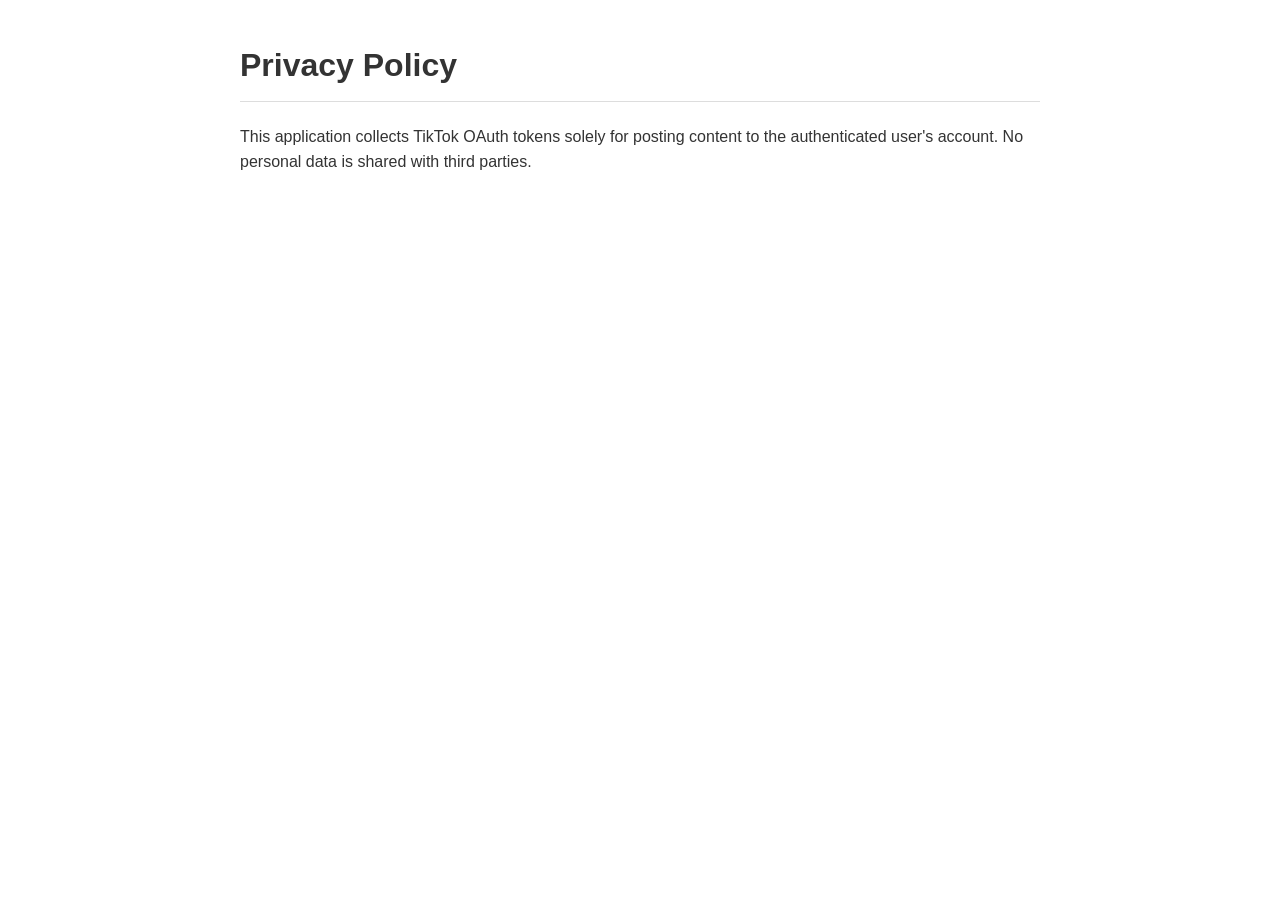
==== privacy-policy.html @ 9adb258e "Convert terms and policy markdown files to HTML pages Agent-Logs-Url: https://github.com/clivemchd/t" ====
<!DOCTYPE html>
<html lang="en">
<head>
  <meta charset="UTF-8" />
  <meta name="viewport" content="width=device-width, initial-scale=1.0" />
  <title>Privacy Policy</title>
  <link rel="stylesheet" href="styles.css" />
</head>
<body>
  <h1>Privacy Policy</h1>
  <p>This application collects TikTok OAuth tokens solely for posting content to the authenticated user's account. No personal data is shared with third parties.</p>
</body>
</html>
---- styles.css ----
body {
  font-family: Arial, sans-serif;
  max-width: 800px;
  margin: 40px auto;
  padding: 0 20px;
  color: #333;
  line-height: 1.6;
}
h1 {
  border-bottom: 1px solid #ddd;
  padding-bottom: 10px;
}
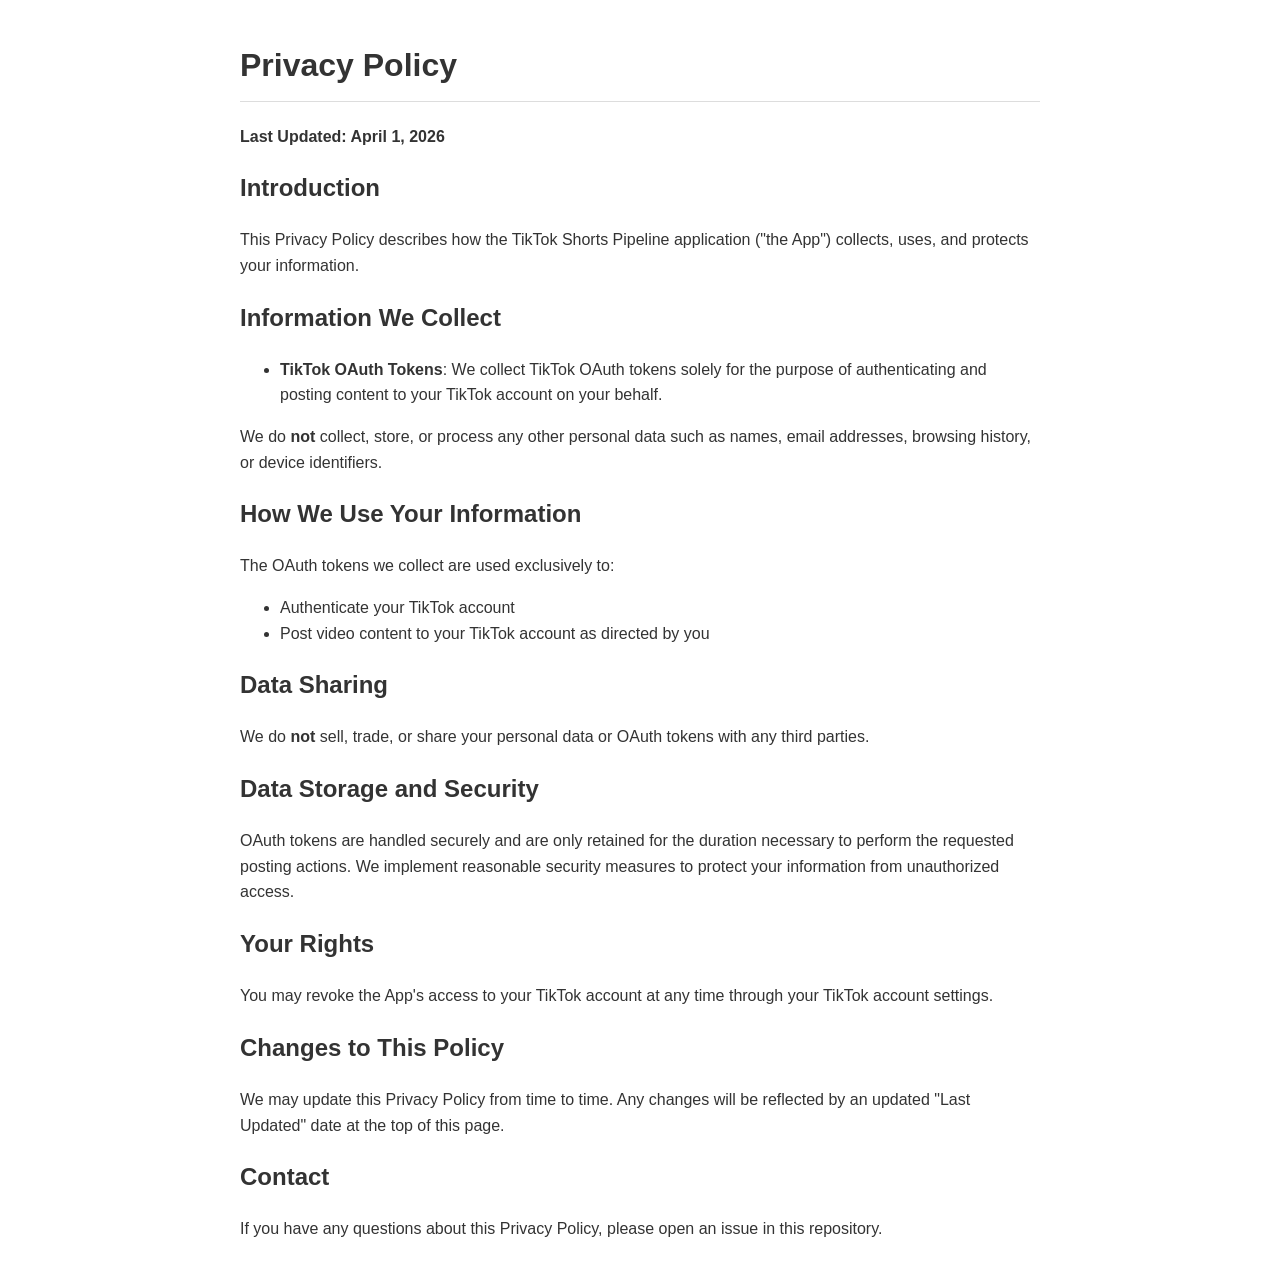
==== commit 02b2f3cd: "Update privacy policy and terms of service with comprehensive content Co-authored-by: clivemchd <204" ====
--- a/privacy-policy.html
+++ b/privacy-policy.html
@@ -8,6 +8,37 @@
 </head>
 <body>
   <h1>Privacy Policy</h1>
-  <p>This application collects TikTok OAuth tokens solely for posting content to the authenticated user's account. No personal data is shared with third parties.</p>
+  <p><strong>Last Updated: April 1, 2026</strong></p>
+
+  <h2>Introduction</h2>
+  <p>This Privacy Policy describes how the TikTok Shorts Pipeline application ("the App") collects, uses, and protects your information.</p>
+
+  <h2>Information We Collect</h2>
+  <ul>
+    <li><strong>TikTok OAuth Tokens</strong>: We collect TikTok OAuth tokens solely for the purpose of authenticating and posting content to your TikTok account on your behalf.</li>
+  </ul>
+  <p>We do <strong>not</strong> collect, store, or process any other personal data such as names, email addresses, browsing history, or device identifiers.</p>
+
+  <h2>How We Use Your Information</h2>
+  <p>The OAuth tokens we collect are used exclusively to:</p>
+  <ul>
+    <li>Authenticate your TikTok account</li>
+    <li>Post video content to your TikTok account as directed by you</li>
+  </ul>
+
+  <h2>Data Sharing</h2>
+  <p>We do <strong>not</strong> sell, trade, or share your personal data or OAuth tokens with any third parties.</p>
+
+  <h2>Data Storage and Security</h2>
+  <p>OAuth tokens are handled securely and are only retained for the duration necessary to perform the requested posting actions. We implement reasonable security measures to protect your information from unauthorized access.</p>
+
+  <h2>Your Rights</h2>
+  <p>You may revoke the App's access to your TikTok account at any time through your TikTok account settings.</p>
+
+  <h2>Changes to This Policy</h2>
+  <p>We may update this Privacy Policy from time to time. Any changes will be reflected by an updated "Last Updated" date at the top of this page.</p>
+
+  <h2>Contact</h2>
+  <p>If you have any questions about this Privacy Policy, please open an issue in this repository.</p>
 </body>
 </html>
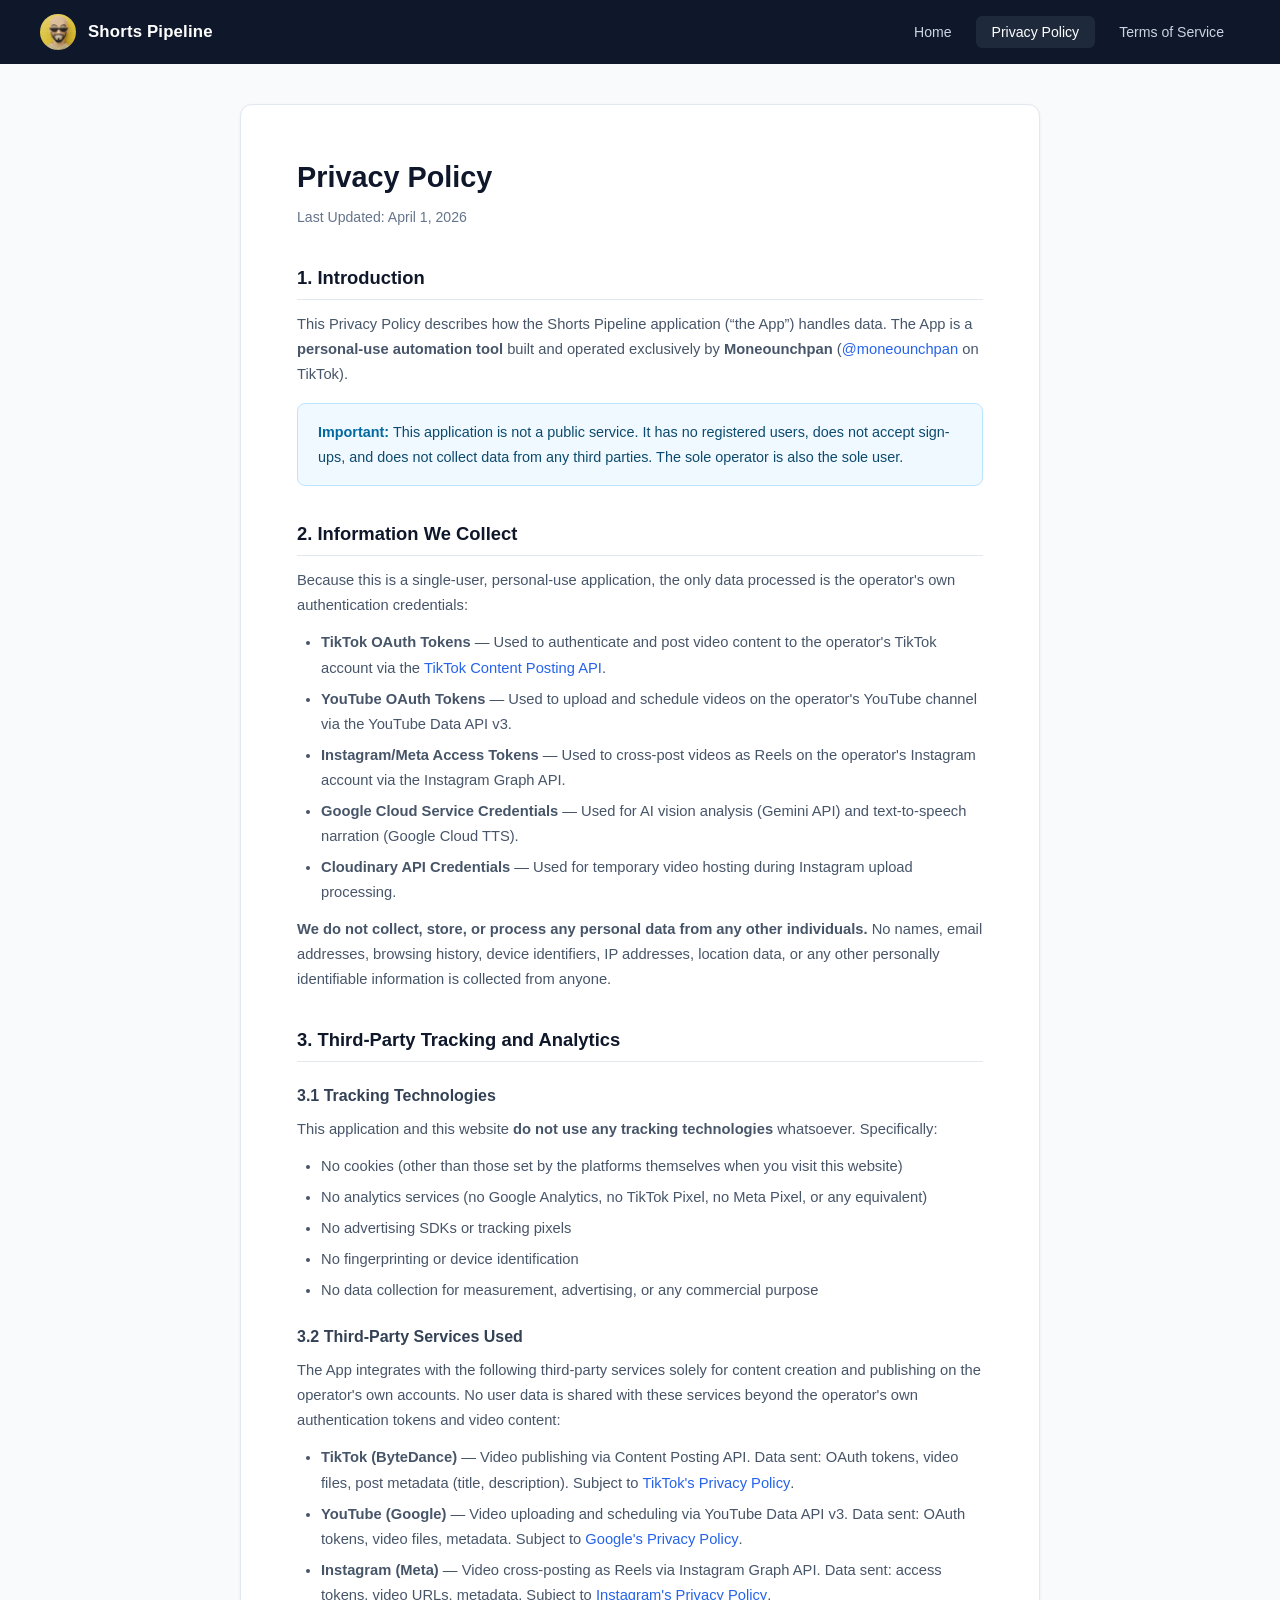
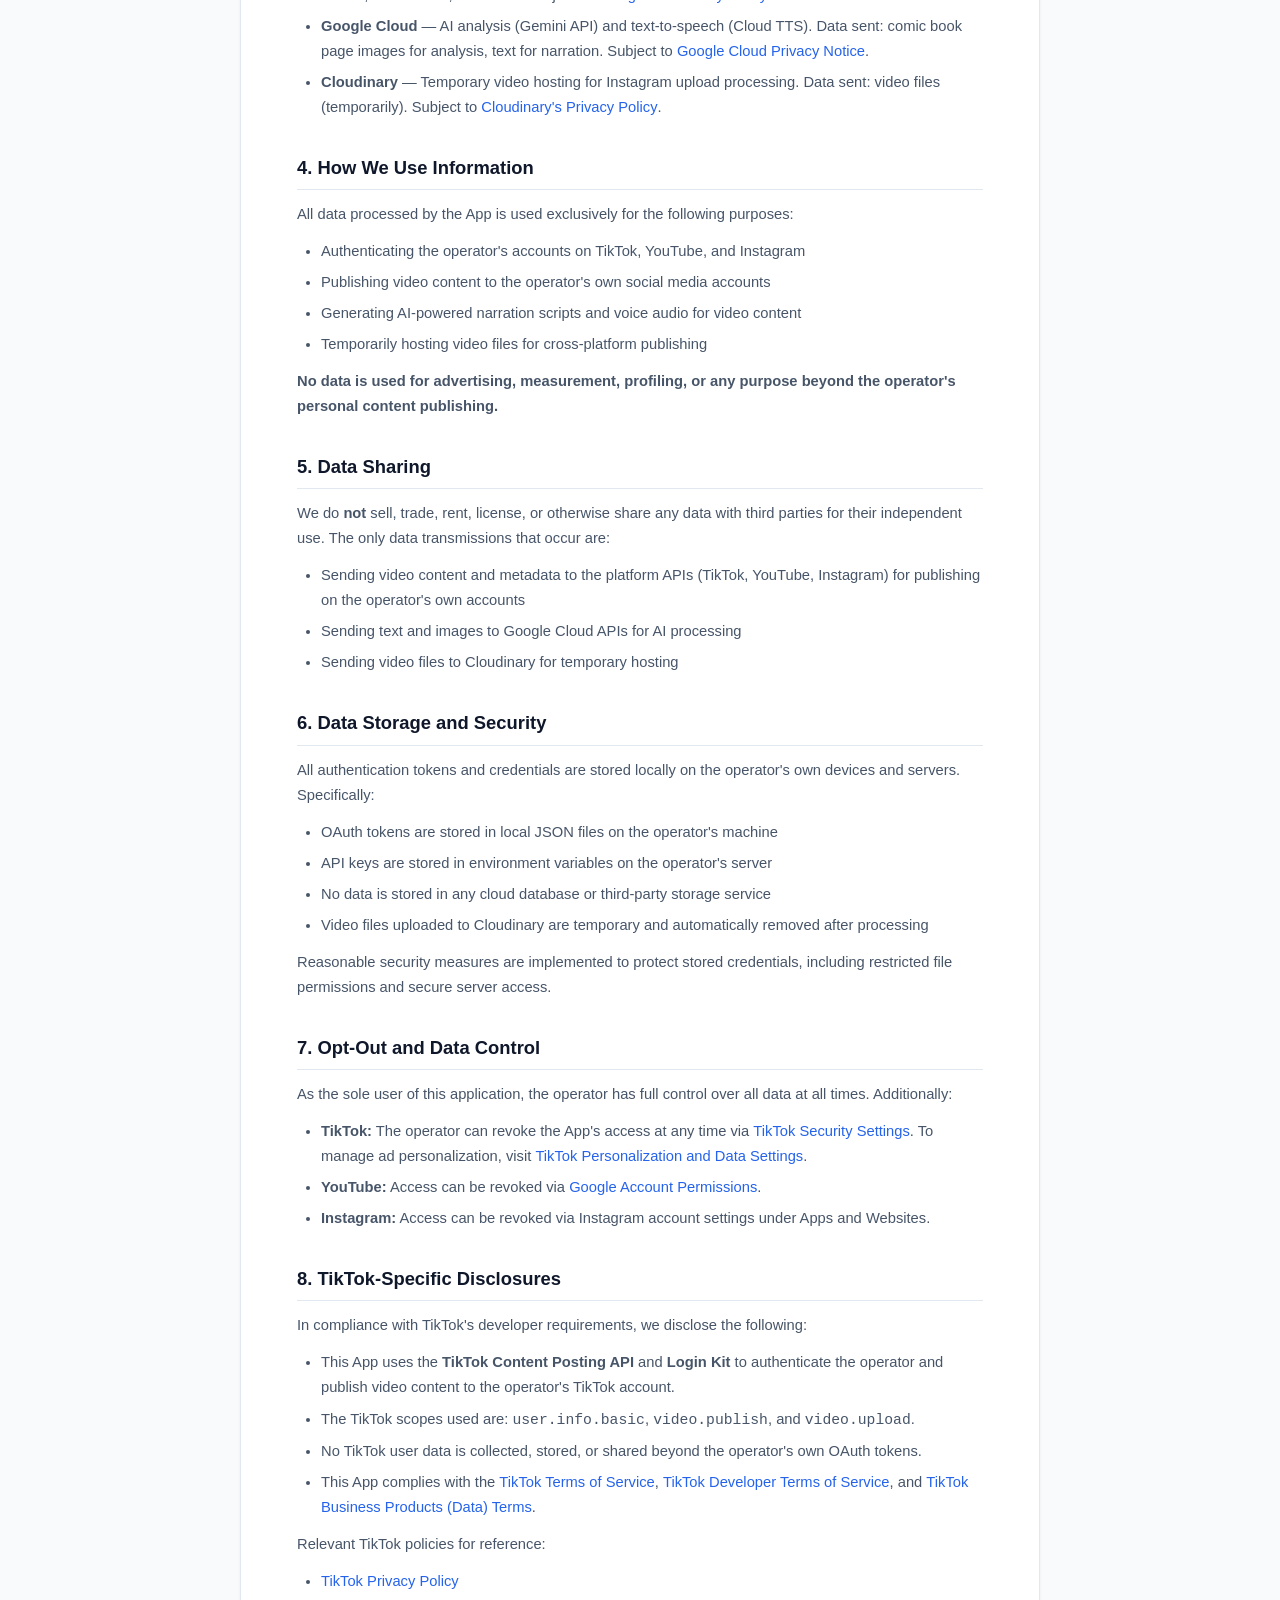
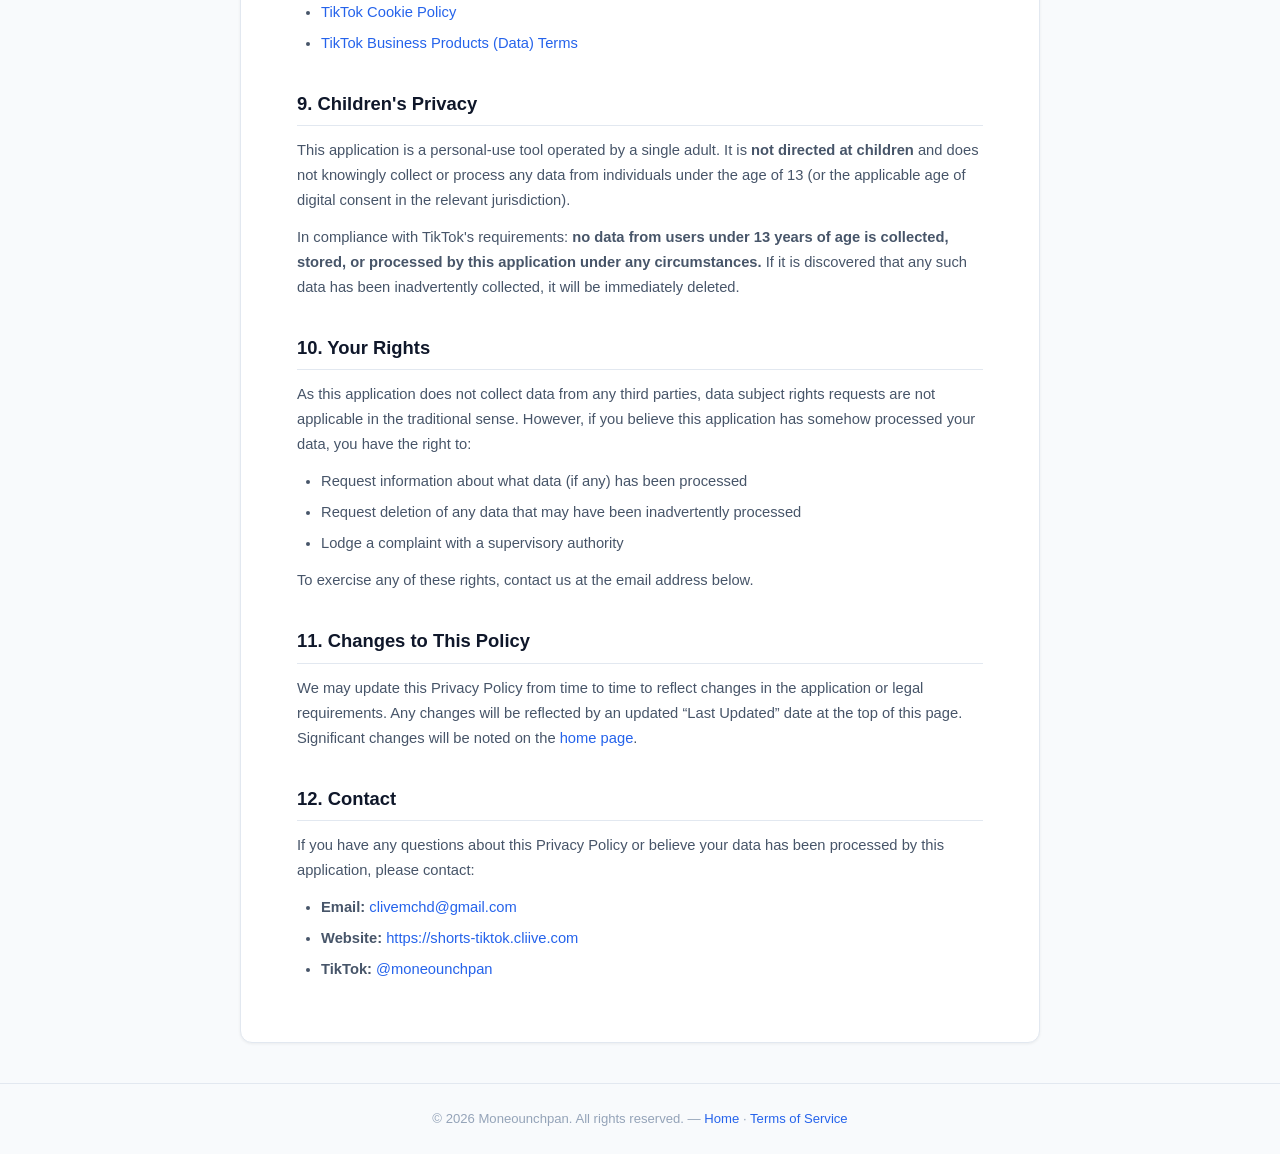
==== commit e783d57f: "Rewrite site for TikTok app review: professional landing page, compliant privacy policy & terms - Re" ====
--- a/privacy-policy.html
+++ b/privacy-policy.html
@@ -3,42 +3,162 @@
 <head>
   <meta charset="UTF-8" />
   <meta name="viewport" content="width=device-width, initial-scale=1.0" />
-  <title>Privacy Policy</title>
+  <title>Privacy Policy &mdash; Shorts Pipeline</title>
+  <meta name="description" content="Privacy Policy for the Shorts Pipeline application operated by Moneounchpan." />
+  <link rel="icon" type="image/png" href="favicon.png" />
+  <link rel="apple-touch-icon" href="apple-touch-icon.png" />
   <link rel="stylesheet" href="styles.css" />
 </head>
 <body>
-  <h1>Privacy Policy</h1>
-  <p><strong>Last Updated: April 1, 2026</strong></p>
 
-  <h2>Introduction</h2>
-  <p>This Privacy Policy describes how the TikTok Shorts Pipeline application ("the App") collects, uses, and protects your information.</p>
+  <!-- Navigation -->
+  <nav class="top-nav">
+    <a href="index.html" class="top-nav-brand">
+      <img src="favicon.png" alt="Shorts Pipeline" />
+      <span>Shorts Pipeline</span>
+    </a>
+    <ul class="top-nav-links">
+      <li><a href="index.html">Home</a></li>
+      <li><a href="privacy-policy.html" class="active">Privacy Policy</a></li>
+      <li><a href="terms-of-service.html">Terms of Service</a></li>
+    </ul>
+  </nav>
 
-  <h2>Information We Collect</h2>
-  <ul>
-    <li><strong>TikTok OAuth Tokens</strong>: We collect TikTok OAuth tokens solely for the purpose of authenticating and posting content to your TikTok account on your behalf.</li>
-  </ul>
-  <p>We do <strong>not</strong> collect, store, or process any other personal data such as names, email addresses, browsing history, or device identifiers.</p>
+  <!-- Legal Content -->
+  <article class="legal-page">
+    <h1>Privacy Policy</h1>
+    <span class="last-updated">Last Updated: April 1, 2026</span>
 
-  <h2>How We Use Your Information</h2>
-  <p>The OAuth tokens we collect are used exclusively to:</p>
-  <ul>
-    <li>Authenticate your TikTok account</li>
-    <li>Post video content to your TikTok account as directed by you</li>
-  </ul>
+    <!-- 1. Introduction -->
+    <h2>1. Introduction</h2>
+    <p>This Privacy Policy describes how the Shorts Pipeline application (&ldquo;the App&rdquo;) handles data. The App is a <strong>personal-use automation tool</strong> built and operated exclusively by <strong>Moneounchpan</strong> (<a href="https://www.tiktok.com/@moneounchpan" target="_blank" rel="noopener">@moneounchpan</a> on TikTok).</p>
+    <div class="highlight-box">
+      <strong>Important:</strong> This application is not a public service. It has no registered users, does not accept sign-ups, and does not collect data from any third parties. The sole operator is also the sole user.
+    </div>
 
-  <h2>Data Sharing</h2>
-  <p>We do <strong>not</strong> sell, trade, or share your personal data or OAuth tokens with any third parties.</p>
+    <!-- 2. Information We Collect -->
+    <h2>2. Information We Collect</h2>
+    <p>Because this is a single-user, personal-use application, the only data processed is the operator's own authentication credentials:</p>
+    <ul>
+      <li><strong>TikTok OAuth Tokens</strong> &mdash; Used to authenticate and post video content to the operator's TikTok account via the <a href="https://developers.tiktok.com/doc/content-posting-api-get-started" target="_blank" rel="noopener">TikTok Content Posting API</a>.</li>
+      <li><strong>YouTube OAuth Tokens</strong> &mdash; Used to upload and schedule videos on the operator's YouTube channel via the YouTube Data API v3.</li>
+      <li><strong>Instagram/Meta Access Tokens</strong> &mdash; Used to cross-post videos as Reels on the operator's Instagram account via the Instagram Graph API.</li>
+      <li><strong>Google Cloud Service Credentials</strong> &mdash; Used for AI vision analysis (Gemini API) and text-to-speech narration (Google Cloud TTS).</li>
+      <li><strong>Cloudinary API Credentials</strong> &mdash; Used for temporary video hosting during Instagram upload processing.</li>
+    </ul>
+    <p><strong>We do not collect, store, or process any personal data from any other individuals.</strong> No names, email addresses, browsing history, device identifiers, IP addresses, location data, or any other personally identifiable information is collected from anyone.</p>
 
-  <h2>Data Storage and Security</h2>
-  <p>OAuth tokens are handled securely and are only retained for the duration necessary to perform the requested posting actions. We implement reasonable security measures to protect your information from unauthorized access.</p>
+    <!-- 3. Third-Party Tracking & Analytics -->
+    <h2>3. Third-Party Tracking and Analytics</h2>
+    <h3>3.1 Tracking Technologies</h3>
+    <p>This application and this website <strong>do not use any tracking technologies</strong> whatsoever. Specifically:</p>
+    <ul>
+      <li>No cookies (other than those set by the platforms themselves when you visit this website)</li>
+      <li>No analytics services (no Google Analytics, no TikTok Pixel, no Meta Pixel, or any equivalent)</li>
+      <li>No advertising SDKs or tracking pixels</li>
+      <li>No fingerprinting or device identification</li>
+      <li>No data collection for measurement, advertising, or any commercial purpose</li>
+    </ul>
 
-  <h2>Your Rights</h2>
-  <p>You may revoke the App's access to your TikTok account at any time through your TikTok account settings.</p>
+    <h3>3.2 Third-Party Services Used</h3>
+    <p>The App integrates with the following third-party services solely for content creation and publishing on the operator's own accounts. No user data is shared with these services beyond the operator's own authentication tokens and video content:</p>
+    <ul>
+      <li><strong>TikTok (ByteDance)</strong> &mdash; Video publishing via Content Posting API. Data sent: OAuth tokens, video files, post metadata (title, description). Subject to <a href="https://www.tiktok.com/legal/page/global/privacy-policy/en" target="_blank" rel="noopener">TikTok's Privacy Policy</a>.</li>
+      <li><strong>YouTube (Google)</strong> &mdash; Video uploading and scheduling via YouTube Data API v3. Data sent: OAuth tokens, video files, metadata. Subject to <a href="https://policies.google.com/privacy" target="_blank" rel="noopener">Google's Privacy Policy</a>.</li>
+      <li><strong>Instagram (Meta)</strong> &mdash; Video cross-posting as Reels via Instagram Graph API. Data sent: access tokens, video URLs, metadata. Subject to <a href="https://privacycenter.instagram.com/policy" target="_blank" rel="noopener">Instagram's Privacy Policy</a>.</li>
+      <li><strong>Google Cloud</strong> &mdash; AI analysis (Gemini API) and text-to-speech (Cloud TTS). Data sent: comic book page images for analysis, text for narration. Subject to <a href="https://cloud.google.com/terms/cloud-privacy-notice" target="_blank" rel="noopener">Google Cloud Privacy Notice</a>.</li>
+      <li><strong>Cloudinary</strong> &mdash; Temporary video hosting for Instagram upload processing. Data sent: video files (temporarily). Subject to <a href="https://cloudinary.com/privacy" target="_blank" rel="noopener">Cloudinary's Privacy Policy</a>.</li>
+    </ul>
 
-  <h2>Changes to This Policy</h2>
-  <p>We may update this Privacy Policy from time to time. Any changes will be reflected by an updated "Last Updated" date at the top of this page.</p>
+    <!-- 4. How We Use Information -->
+    <h2>4. How We Use Information</h2>
+    <p>All data processed by the App is used exclusively for the following purposes:</p>
+    <ul>
+      <li>Authenticating the operator's accounts on TikTok, YouTube, and Instagram</li>
+      <li>Publishing video content to the operator's own social media accounts</li>
+      <li>Generating AI-powered narration scripts and voice audio for video content</li>
+      <li>Temporarily hosting video files for cross-platform publishing</li>
+    </ul>
+    <p><strong>No data is used for advertising, measurement, profiling, or any purpose beyond the operator's personal content publishing.</strong></p>
 
-  <h2>Contact</h2>
-  <p>If you have any questions about this Privacy Policy, please open an issue in this repository.</p>
+    <!-- 5. Data Sharing -->
+    <h2>5. Data Sharing</h2>
+    <p>We do <strong>not</strong> sell, trade, rent, license, or otherwise share any data with third parties for their independent use. The only data transmissions that occur are:</p>
+    <ul>
+      <li>Sending video content and metadata to the platform APIs (TikTok, YouTube, Instagram) for publishing on the operator's own accounts</li>
+      <li>Sending text and images to Google Cloud APIs for AI processing</li>
+      <li>Sending video files to Cloudinary for temporary hosting</li>
+    </ul>
+
+    <!-- 6. Data Storage & Security -->
+    <h2>6. Data Storage and Security</h2>
+    <p>All authentication tokens and credentials are stored locally on the operator's own devices and servers. Specifically:</p>
+    <ul>
+      <li>OAuth tokens are stored in local JSON files on the operator's machine</li>
+      <li>API keys are stored in environment variables on the operator's server</li>
+      <li>No data is stored in any cloud database or third-party storage service</li>
+      <li>Video files uploaded to Cloudinary are temporary and automatically removed after processing</li>
+    </ul>
+    <p>Reasonable security measures are implemented to protect stored credentials, including restricted file permissions and secure server access.</p>
+
+    <!-- 7. Opt-Out & Data Control -->
+    <h2>7. Opt-Out and Data Control</h2>
+    <p>As the sole user of this application, the operator has full control over all data at all times. Additionally:</p>
+    <ul>
+      <li><strong>TikTok:</strong> The operator can revoke the App's access at any time via <a href="https://www.tiktok.com/setting/security" target="_blank" rel="noopener">TikTok Security Settings</a>. To manage ad personalization, visit <a href="https://www.tiktok.com/setting/personalization-and-data" target="_blank" rel="noopener">TikTok Personalization and Data Settings</a>.</li>
+      <li><strong>YouTube:</strong> Access can be revoked via <a href="https://myaccount.google.com/permissions" target="_blank" rel="noopener">Google Account Permissions</a>.</li>
+      <li><strong>Instagram:</strong> Access can be revoked via Instagram account settings under Apps and Websites.</li>
+    </ul>
+
+    <!-- 8. TikTok-Specific Disclosures -->
+    <h2>8. TikTok-Specific Disclosures</h2>
+    <p>In compliance with TikTok's developer requirements, we disclose the following:</p>
+    <ul>
+      <li>This App uses the <strong>TikTok Content Posting API</strong> and <strong>Login Kit</strong> to authenticate the operator and publish video content to the operator's TikTok account.</li>
+      <li>The TikTok scopes used are: <code>user.info.basic</code>, <code>video.publish</code>, and <code>video.upload</code>.</li>
+      <li>No TikTok user data is collected, stored, or shared beyond the operator's own OAuth tokens.</li>
+      <li>This App complies with the <a href="https://www.tiktok.com/legal/page/global/terms-of-service/en" target="_blank" rel="noopener">TikTok Terms of Service</a>, <a href="https://developers.tiktok.com/doc/getting-started-terms-of-service/" target="_blank" rel="noopener">TikTok Developer Terms of Service</a>, and <a href="https://www.tiktok.com/legal/page/global/business-products-data-terms/en" target="_blank" rel="noopener">TikTok Business Products (Data) Terms</a>.</li>
+    </ul>
+    <p>Relevant TikTok policies for reference:</p>
+    <ul>
+      <li><a href="https://www.tiktok.com/legal/page/global/privacy-policy/en" target="_blank" rel="noopener">TikTok Privacy Policy</a></li>
+      <li><a href="https://www.tiktok.com/legal/page/global/cookie-policy/en" target="_blank" rel="noopener">TikTok Cookie Policy</a></li>
+      <li><a href="https://www.tiktok.com/legal/page/global/business-products-data-terms/en" target="_blank" rel="noopener">TikTok Business Products (Data) Terms</a></li>
+    </ul>
+
+    <!-- 9. Children's Privacy -->
+    <h2>9. Children's Privacy</h2>
+    <p>This application is a personal-use tool operated by a single adult. It is <strong>not directed at children</strong> and does not knowingly collect or process any data from individuals under the age of 13 (or the applicable age of digital consent in the relevant jurisdiction).</p>
+    <p>In compliance with TikTok's requirements: <strong>no data from users under 13 years of age is collected, stored, or processed by this application under any circumstances.</strong> If it is discovered that any such data has been inadvertently collected, it will be immediately deleted.</p>
+
+    <!-- 10. Your Rights -->
+    <h2>10. Your Rights</h2>
+    <p>As this application does not collect data from any third parties, data subject rights requests are not applicable in the traditional sense. However, if you believe this application has somehow processed your data, you have the right to:</p>
+    <ul>
+      <li>Request information about what data (if any) has been processed</li>
+      <li>Request deletion of any data that may have been inadvertently processed</li>
+      <li>Lodge a complaint with a supervisory authority</li>
+    </ul>
+    <p>To exercise any of these rights, contact us at the email address below.</p>
+
+    <!-- 11. Changes to This Policy -->
+    <h2>11. Changes to This Policy</h2>
+    <p>We may update this Privacy Policy from time to time to reflect changes in the application or legal requirements. Any changes will be reflected by an updated &ldquo;Last Updated&rdquo; date at the top of this page. Significant changes will be noted on the <a href="index.html">home page</a>.</p>
+
+    <!-- 12. Contact -->
+    <h2>12. Contact</h2>
+    <p>If you have any questions about this Privacy Policy or believe your data has been processed by this application, please contact:</p>
+    <ul>
+      <li><strong>Email:</strong> <a href="mailto:clivemchd@gmail.com">clivemchd@gmail.com</a></li>
+      <li><strong>Website:</strong> <a href="https://shorts-tiktok.cliive.com">https://shorts-tiktok.cliive.com</a></li>
+      <li><strong>TikTok:</strong> <a href="https://www.tiktok.com/@moneounchpan" target="_blank" rel="noopener">@moneounchpan</a></li>
+    </ul>
+  </article>
+
+  <!-- Footer -->
+  <footer class="footer">
+    &copy; 2026 Moneounchpan. All rights reserved. &mdash; <a href="index.html">Home</a> &middot; <a href="terms-of-service.html">Terms of Service</a>
+  </footer>
+
 </body>
 </html>
--- a/styles.css
+++ b/styles.css
@@ -1,12 +1,453 @@
+/* === Reset & Base === */
+*,
+*::before,
+*::after {
+  box-sizing: border-box;
+  margin: 0;
+  padding: 0;
+}
+
 body {
-  font-family: Arial, sans-serif;
+  font-family: -apple-system, BlinkMacSystemFont, "Segoe UI", Roboto, Helvetica, Arial, sans-serif;
+  color: #1e293b;
+  background: #f8fafc;
+  line-height: 1.7;
+}
+
+a {
+  color: #2563eb;
+  text-decoration: none;
+}
+
+a:hover {
+  text-decoration: underline;
+}
+
+/* === Top Navigation === */
+.top-nav {
+  background: #0f172a;
+  padding: 0 40px;
+  display: flex;
+  align-items: center;
+  justify-content: space-between;
+  height: 64px;
+  position: sticky;
+  top: 0;
+  z-index: 100;
+}
+
+.top-nav-brand {
+  display: flex;
+  align-items: center;
+  gap: 12px;
+  text-decoration: none;
+  color: #fff;
+}
+
+.top-nav-brand:hover {
+  text-decoration: none;
+}
+
+.top-nav-brand img {
+  width: 36px;
+  height: 36px;
+  border-radius: 50%;
+}
+
+.top-nav-brand span {
+  font-size: 1.05rem;
+  font-weight: 700;
+  letter-spacing: 0.01em;
+}
+
+.top-nav-links {
+  display: flex;
+  align-items: center;
+  gap: 8px;
+  list-style: none;
+}
+
+.top-nav-links a {
+  color: #cbd5e1;
+  padding: 8px 16px;
+  border-radius: 6px;
+  font-size: 0.88rem;
+  font-weight: 500;
+  transition: background 0.15s, color 0.15s;
+  text-decoration: none;
+}
+
+.top-nav-links a:hover,
+.top-nav-links a.active {
+  background: #1e293b;
+  color: #fff;
+  text-decoration: none;
+}
+
+/* === Hero Section === */
+.hero {
+  background: linear-gradient(135deg, #0f172a 0%, #1e3a5f 60%, #0ea5e9 100%);
+  color: #f8fafc;
+  padding: 80px 40px;
+  text-align: center;
+}
+
+.hero h1 {
+  font-size: 2.4rem;
+  font-weight: 800;
+  margin-bottom: 16px;
+  color: #fff;
+}
+
+.hero .subtitle {
+  font-size: 1.15rem;
+  color: #94a3b8;
+  max-width: 640px;
+  margin: 0 auto 12px;
+}
+
+.hero .badge {
+  display: inline-block;
+  background: rgba(255, 255, 255, 0.12);
+  border: 1px solid rgba(255, 255, 255, 0.2);
+  color: #e2e8f0;
+  padding: 6px 18px;
+  border-radius: 999px;
+  font-size: 0.82rem;
+  font-weight: 600;
+  letter-spacing: 0.04em;
+  text-transform: uppercase;
+  margin-top: 20px;
+}
+
+/* === Container === */
+.container {
+  max-width: 960px;
+  margin: 0 auto;
+  padding: 48px 40px;
+}
+
+/* === Section === */
+.section {
+  margin-bottom: 48px;
+}
+
+.section h2 {
+  font-size: 1.4rem;
+  font-weight: 700;
+  color: #0f172a;
+  margin-bottom: 16px;
+  padding-bottom: 8px;
+  border-bottom: 2px solid #e2e8f0;
+}
+
+.section p,
+.section li {
+  color: #475569;
+  font-size: 0.93rem;
+}
+
+.section ul,
+.section ol {
+  padding-left: 24px;
+  margin-top: 8px;
+}
+
+.section li {
+  margin-bottom: 6px;
+}
+
+/* === Feature Grid === */
+.feature-grid {
+  display: grid;
+  grid-template-columns: repeat(auto-fit, minmax(260px, 1fr));
+  gap: 24px;
+  margin-top: 24px;
+}
+
+.feature-card {
+  background: #fff;
+  border-radius: 12px;
+  padding: 28px;
+  box-shadow: 0 1px 3px rgba(0, 0, 0, 0.06), 0 1px 2px rgba(0, 0, 0, 0.04);
+  border: 1px solid #e2e8f0;
+}
+
+.feature-card .icon {
+  font-size: 1.8rem;
+  margin-bottom: 12px;
+  display: block;
+}
+
+.feature-card h3 {
+  font-size: 1.05rem;
+  font-weight: 700;
+  color: #0f172a;
+  margin-bottom: 8px;
+}
+
+.feature-card p {
+  color: #64748b;
+  font-size: 0.88rem;
+  line-height: 1.6;
+}
+
+/* === Steps === */
+.steps {
+  display: grid;
+  grid-template-columns: repeat(auto-fit, minmax(200px, 1fr));
+  gap: 24px;
+  margin-top: 24px;
+  counter-reset: step;
+}
+
+.step {
+  background: #fff;
+  border-radius: 12px;
+  padding: 24px;
+  border: 1px solid #e2e8f0;
+  position: relative;
+  counter-increment: step;
+}
+
+.step::before {
+  content: counter(step);
+  display: flex;
+  align-items: center;
+  justify-content: center;
+  width: 32px;
+  height: 32px;
+  background: #0f172a;
+  color: #fff;
+  border-radius: 50%;
+  font-size: 0.85rem;
+  font-weight: 700;
+  margin-bottom: 12px;
+}
+
+.step h4 {
+  font-size: 0.95rem;
+  font-weight: 700;
+  color: #0f172a;
+  margin-bottom: 6px;
+}
+
+.step p {
+  color: #64748b;
+  font-size: 0.85rem;
+  line-height: 1.5;
+}
+
+/* === Doc Links (used on landing page) === */
+.doc-links {
+  display: flex;
+  gap: 20px;
+  flex-wrap: wrap;
+  margin-top: 16px;
+}
+
+.doc-link {
+  display: flex;
+  align-items: center;
+  gap: 14px;
+  text-decoration: none;
+  color: inherit;
+  padding: 20px 24px;
+  border: 1px solid #e2e8f0;
+  border-radius: 12px;
+  flex: 1;
+  min-width: 240px;
+  background: #fff;
+  transition: border-color 0.15s, box-shadow 0.15s;
+}
+
+.doc-link:hover {
+  border-color: #94a3b8;
+  box-shadow: 0 4px 12px rgba(0, 0, 0, 0.08);
+  text-decoration: none;
+}
+
+.doc-link .doc-icon {
+  font-size: 1.6rem;
+  flex-shrink: 0;
+}
+
+.doc-link strong {
+  display: block;
+  font-size: 0.95rem;
+  color: #0f172a;
+  margin-bottom: 2px;
+}
+
+.doc-link p {
+  font-size: 0.82rem;
+  color: #64748b;
+  margin: 0;
+}
+
+/* === Contact Bar === */
+.contact-bar {
+  background: #0f172a;
+  color: #94a3b8;
+  text-align: center;
+  padding: 32px 40px;
+  font-size: 0.88rem;
+}
+
+.contact-bar a {
+  color: #38bdf8;
+}
+
+.contact-bar .contact-email {
+  font-size: 1rem;
+  color: #e2e8f0;
+  font-weight: 600;
+  display: block;
+  margin-bottom: 8px;
+}
+
+/* === Legal Page Layout === */
+.legal-page {
+  background: #fff;
   max-width: 800px;
   margin: 40px auto;
-  padding: 0 20px;
-  color: #333;
-  line-height: 1.6;
-}
-h1 {
-  border-bottom: 1px solid #ddd;
-  padding-bottom: 10px;
-}
+  padding: 48px 56px;
+  border-radius: 12px;
+  box-shadow: 0 1px 3px rgba(0, 0, 0, 0.06);
+  border: 1px solid #e2e8f0;
+}
+
+.legal-page h1 {
+  font-size: 1.8rem;
+  font-weight: 800;
+  color: #0f172a;
+  margin-bottom: 4px;
+}
+
+.legal-page .last-updated {
+  color: #64748b;
+  font-size: 0.88rem;
+  margin-bottom: 32px;
+  display: block;
+}
+
+.legal-page h2 {
+  font-size: 1.15rem;
+  font-weight: 700;
+  color: #0f172a;
+  margin-top: 32px;
+  margin-bottom: 12px;
+  padding-bottom: 6px;
+  border-bottom: 1px solid #e2e8f0;
+}
+
+.legal-page h3 {
+  font-size: 1rem;
+  font-weight: 600;
+  color: #334155;
+  margin-top: 20px;
+  margin-bottom: 8px;
+}
+
+.legal-page p {
+  color: #475569;
+  font-size: 0.92rem;
+  margin-bottom: 12px;
+}
+
+.legal-page ul,
+.legal-page ol {
+  padding-left: 24px;
+  margin-bottom: 12px;
+}
+
+.legal-page li {
+  color: #475569;
+  font-size: 0.92rem;
+  margin-bottom: 6px;
+}
+
+.legal-page a {
+  color: #2563eb;
+  font-weight: 500;
+}
+
+.legal-page .highlight-box {
+  background: #f0f9ff;
+  border: 1px solid #bae6fd;
+  border-radius: 8px;
+  padding: 16px 20px;
+  margin: 16px 0;
+  font-size: 0.9rem;
+  color: #0c4a6e;
+}
+
+.legal-page .highlight-box strong {
+  color: #0369a1;
+}
+
+/* === Footer === */
+.footer {
+  text-align: center;
+  padding: 24px 40px;
+  color: #94a3b8;
+  font-size: 0.82rem;
+  border-top: 1px solid #e2e8f0;
+  margin-top: 40px;
+}
+
+/* === Responsive === */
+@media (max-width: 768px) {
+  .top-nav {
+    padding: 0 16px;
+    height: 56px;
+  }
+
+  .top-nav-links a {
+    padding: 6px 10px;
+    font-size: 0.82rem;
+  }
+
+  .hero {
+    padding: 48px 20px;
+  }
+
+  .hero h1 {
+    font-size: 1.8rem;
+  }
+
+  .container {
+    padding: 32px 20px;
+  }
+
+  .legal-page {
+    margin: 20px 16px;
+    padding: 32px 24px;
+  }
+
+  .doc-links {
+    flex-direction: column;
+  }
+
+  .steps {
+    grid-template-columns: 1fr;
+  }
+
+  .feature-grid {
+    grid-template-columns: 1fr;
+  }
+}
+
+@media (max-width: 480px) {
+  .top-nav {
+    flex-direction: column;
+    height: auto;
+    padding: 12px 16px;
+    gap: 8px;
+  }
+
+  .top-nav-links {
+    flex-wrap: wrap;
+    justify-content: center;
+  }
+}
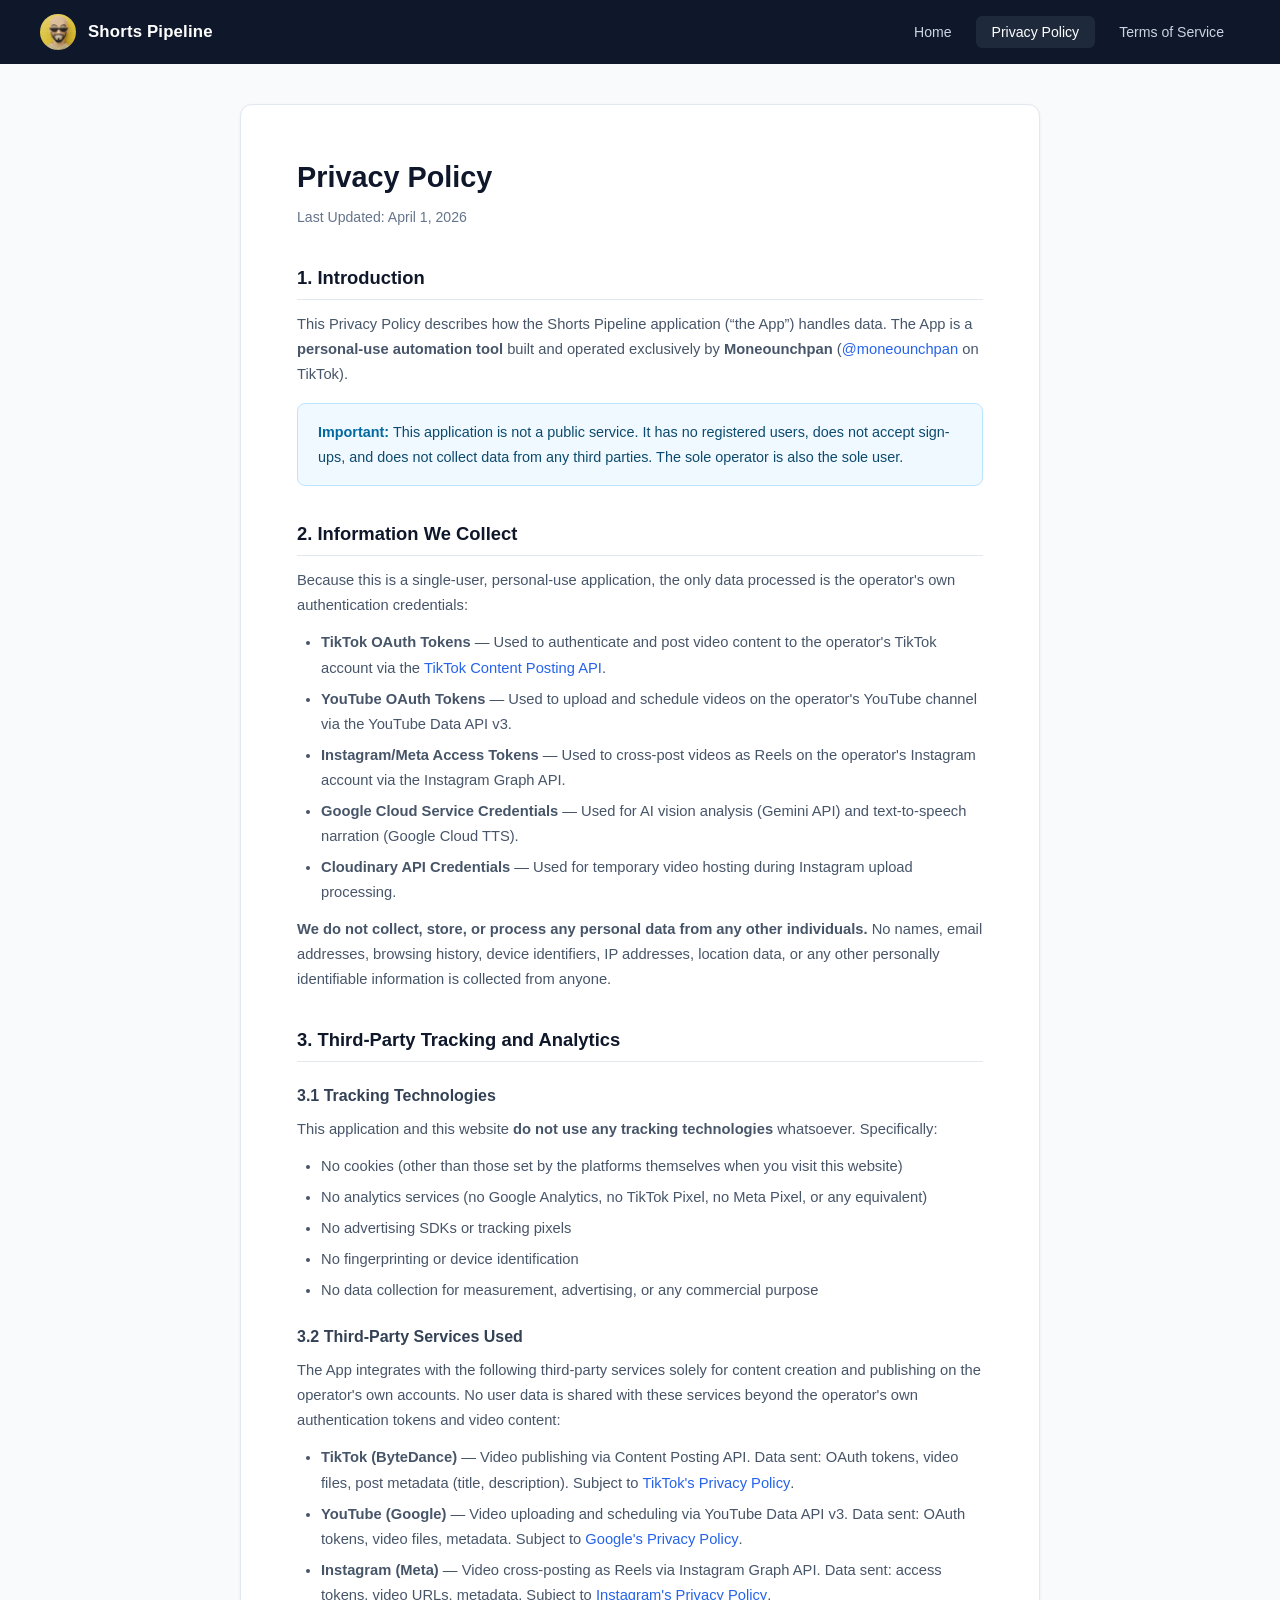
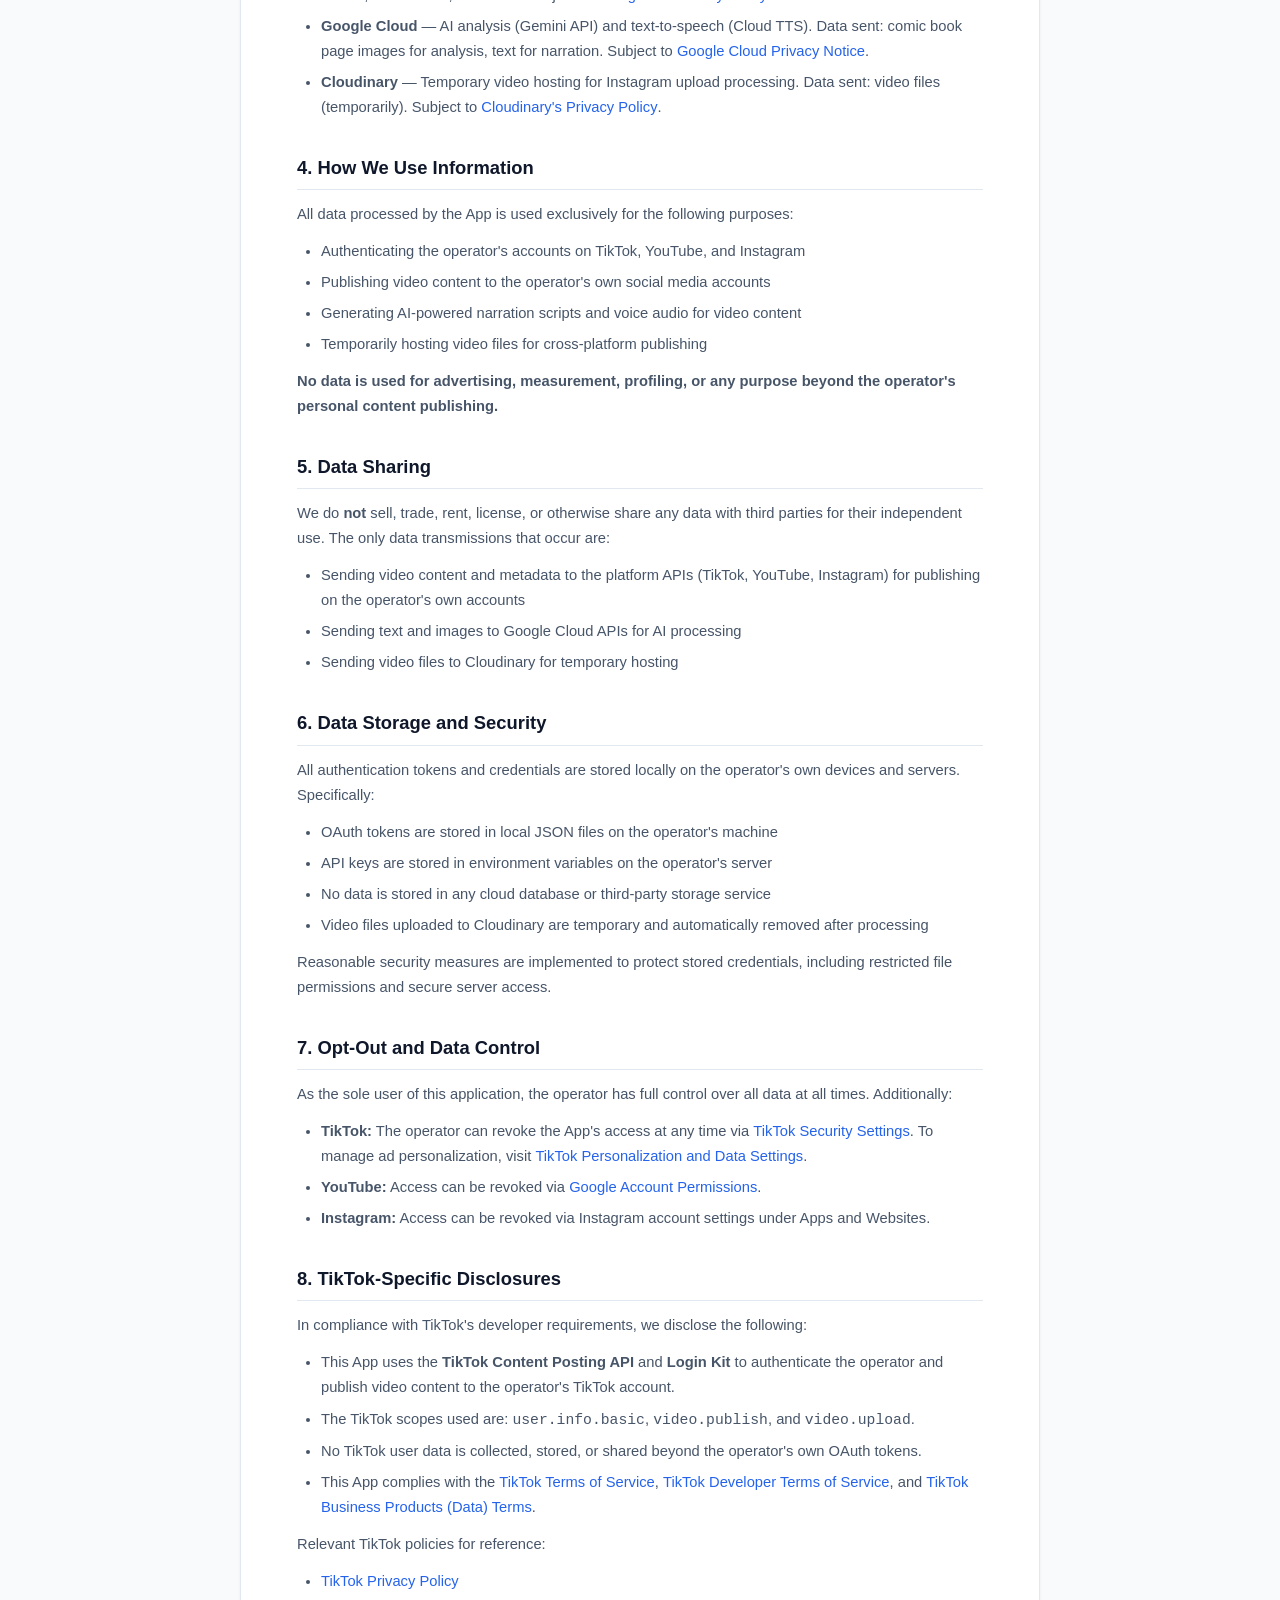
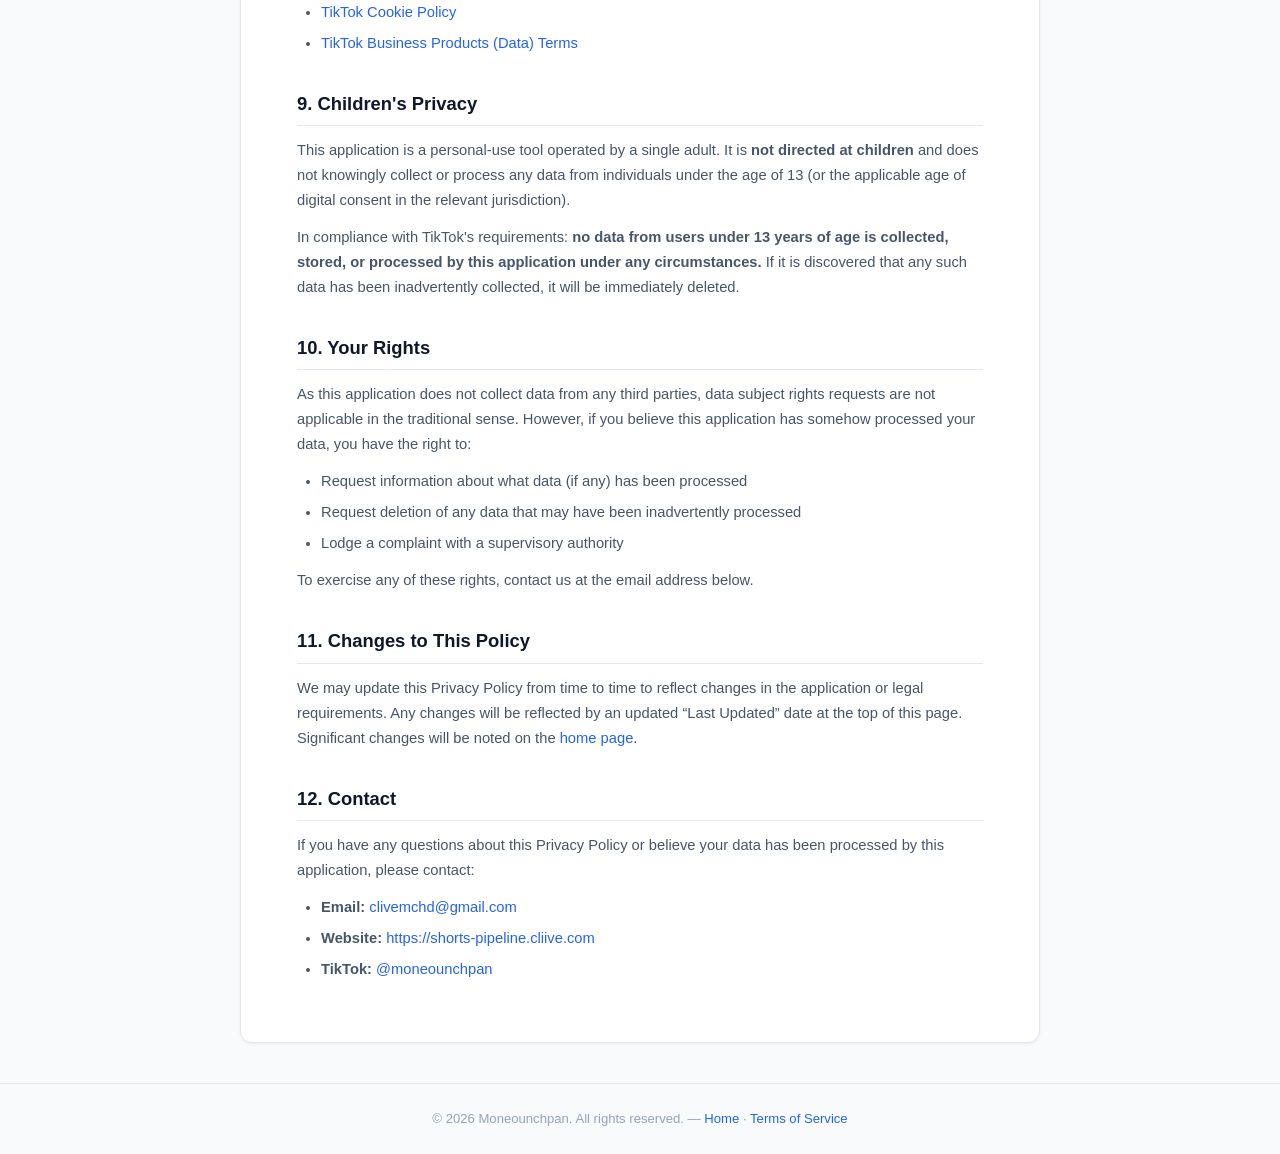
==== commit bda48635: "feat: update website terms url" ====
--- a/privacy-policy.html
+++ b/privacy-policy.html
@@ -150,7 +150,7 @@
     <p>If you have any questions about this Privacy Policy or believe your data has been processed by this application, please contact:</p>
     <ul>
       <li><strong>Email:</strong> <a href="mailto:clivemchd@gmail.com">clivemchd@gmail.com</a></li>
-      <li><strong>Website:</strong> <a href="https://shorts-tiktok.cliive.com">https://shorts-tiktok.cliive.com</a></li>
+      <li><strong>Website:</strong> <a href="https://shorts-pipeline.cliive.com">https://shorts-pipeline.cliive.com</a></li>
       <li><strong>TikTok:</strong> <a href="https://www.tiktok.com/@moneounchpan" target="_blank" rel="noopener">@moneounchpan</a></li>
     </ul>
   </article>
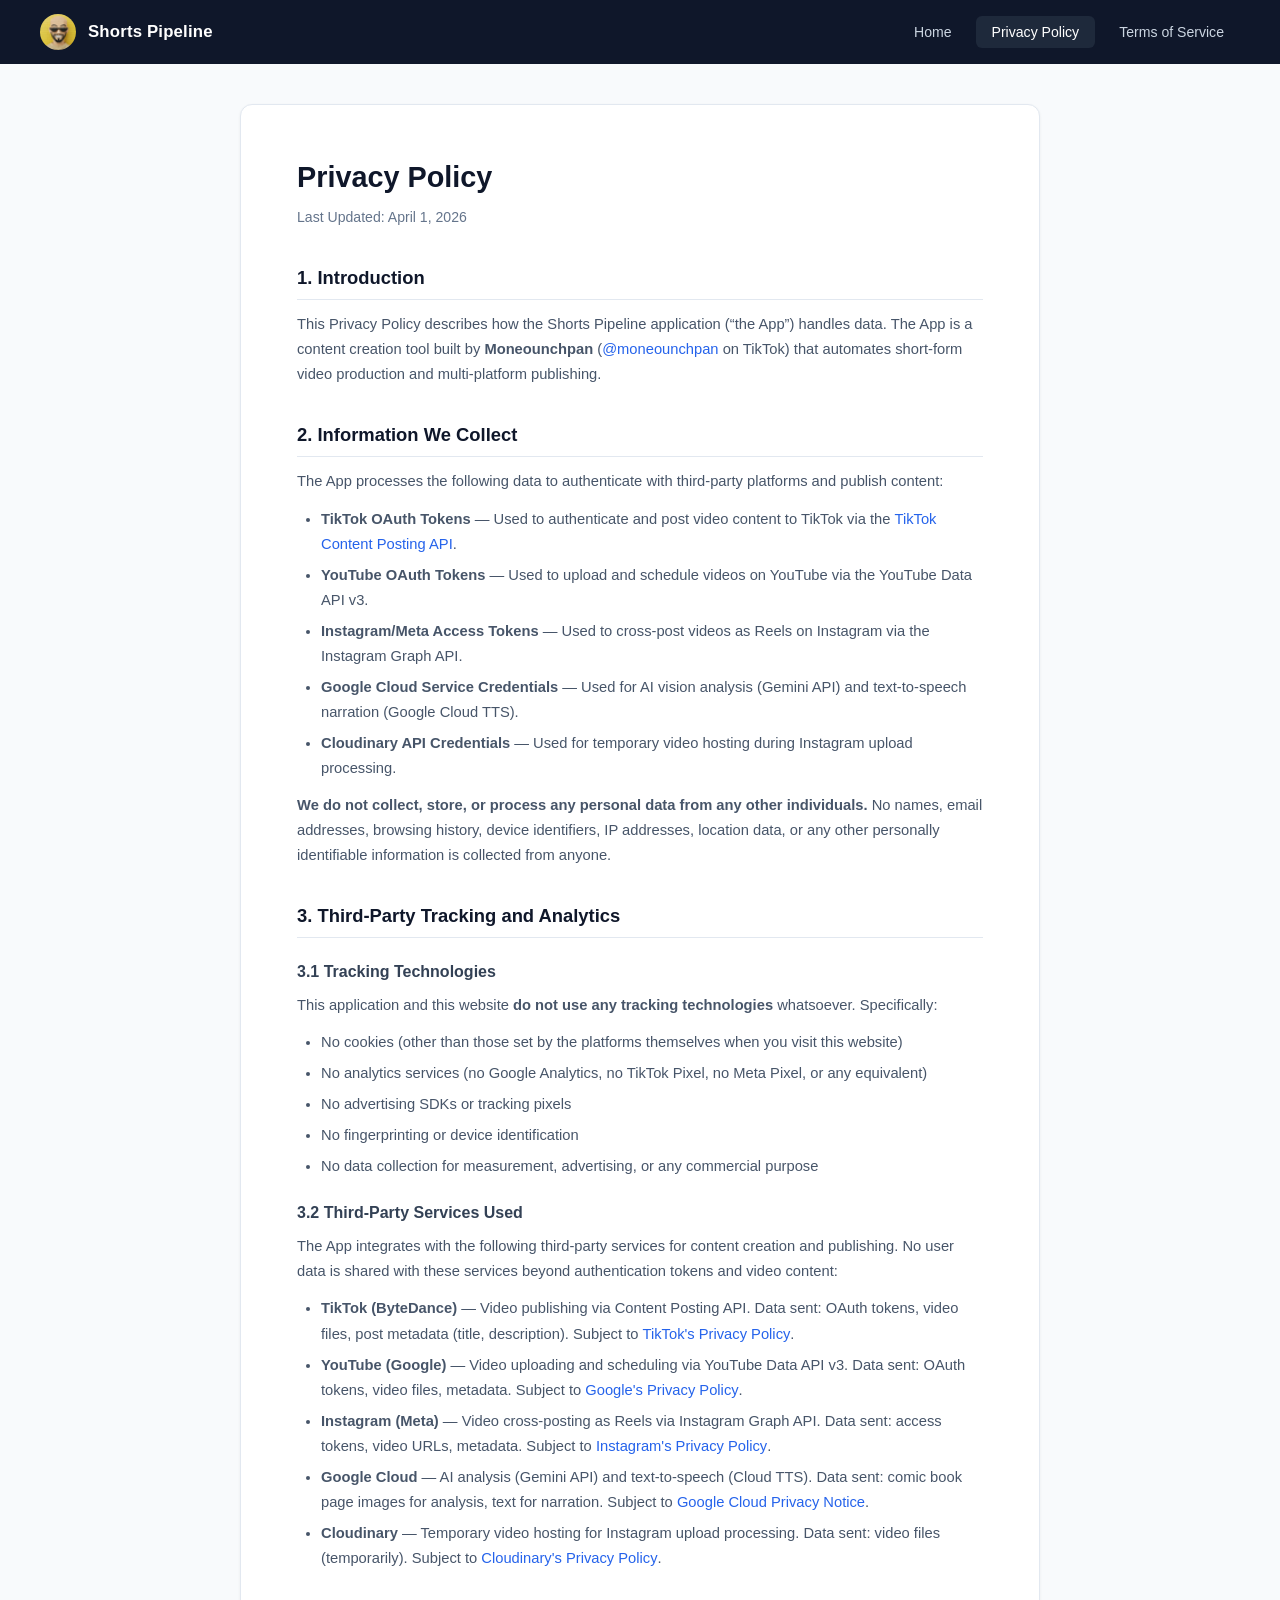
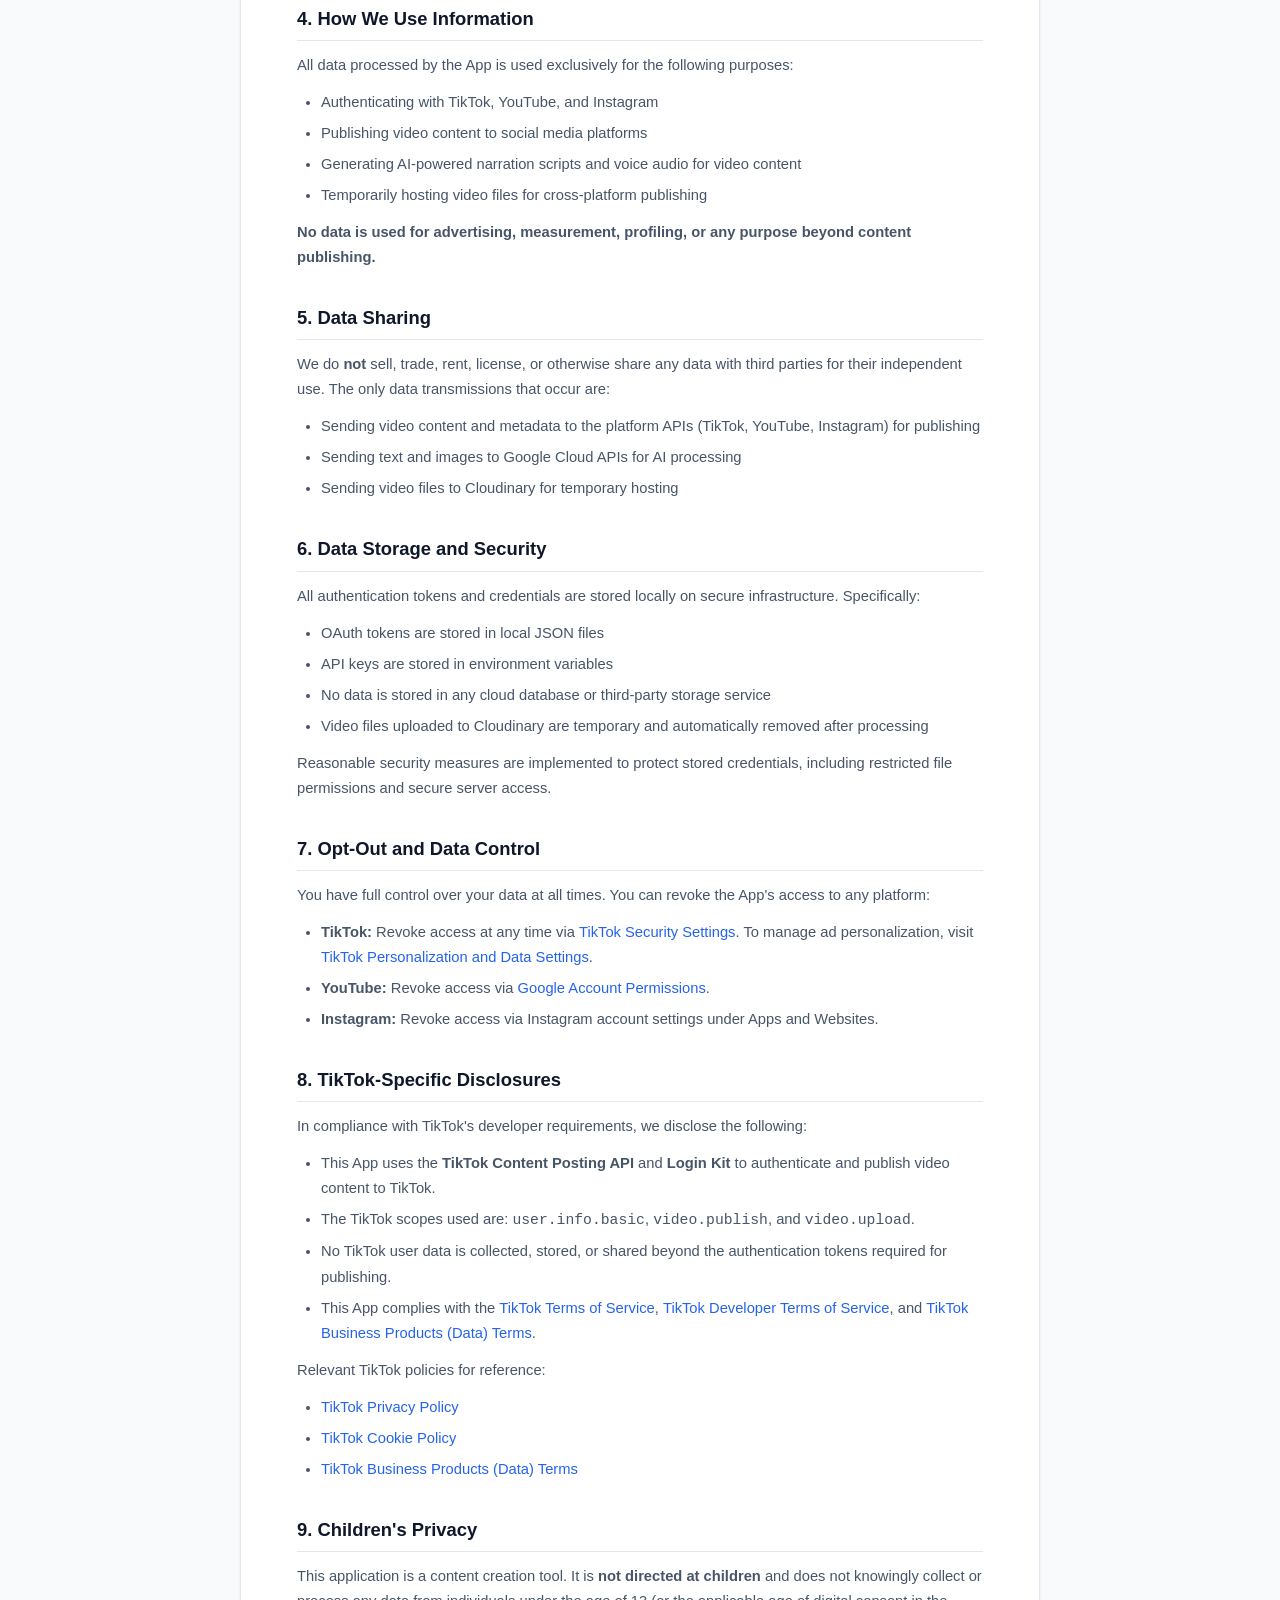
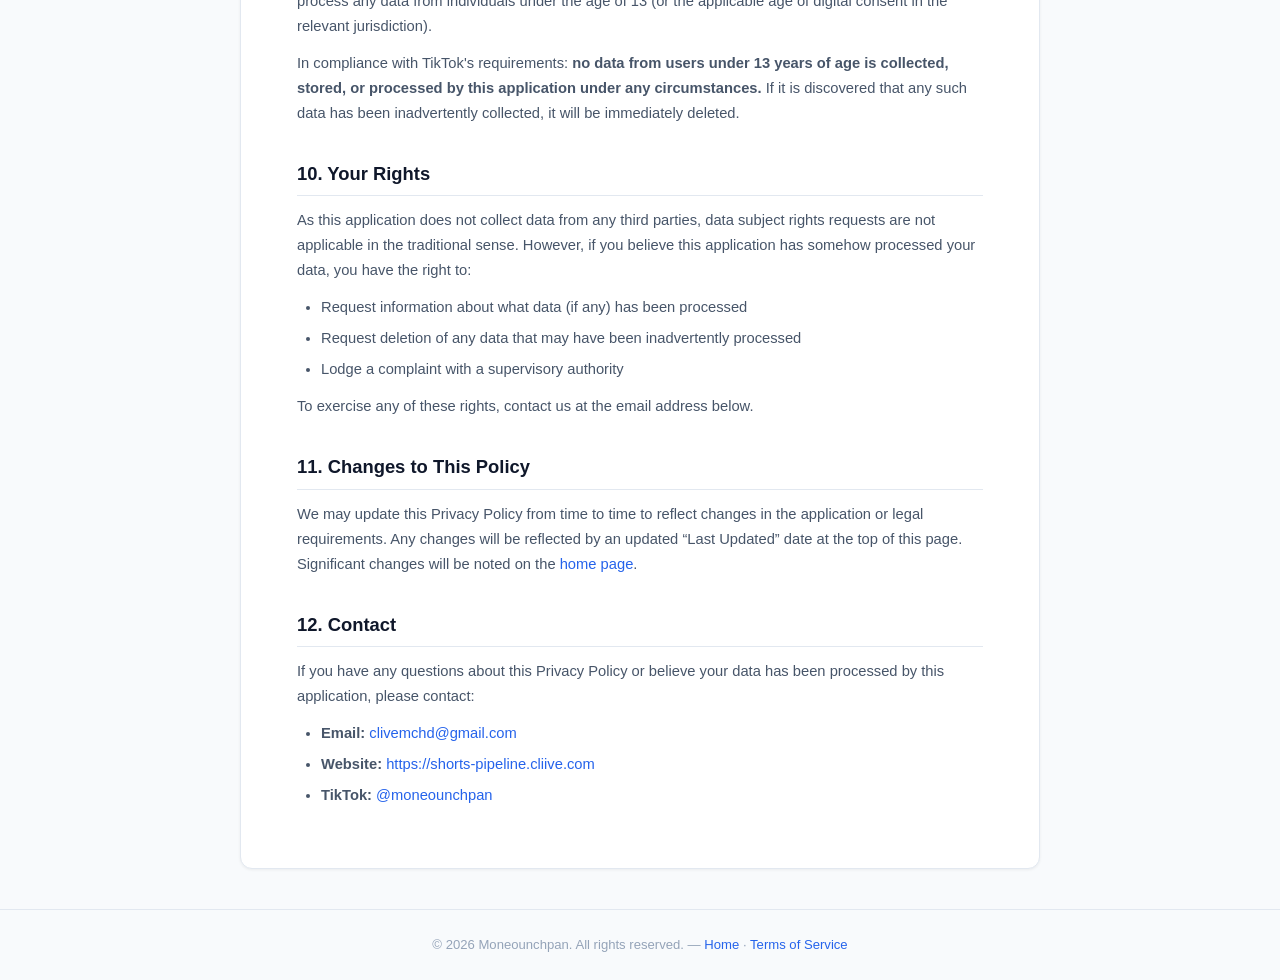
==== commit 3cacd94c: "feat: update terms and website policy" ====
--- a/privacy-policy.html
+++ b/privacy-policy.html
@@ -31,18 +31,15 @@
 
     <!-- 1. Introduction -->
     <h2>1. Introduction</h2>
-    <p>This Privacy Policy describes how the Shorts Pipeline application (&ldquo;the App&rdquo;) handles data. The App is a <strong>personal-use automation tool</strong> built and operated exclusively by <strong>Moneounchpan</strong> (<a href="https://www.tiktok.com/@moneounchpan" target="_blank" rel="noopener">@moneounchpan</a> on TikTok).</p>
-    <div class="highlight-box">
-      <strong>Important:</strong> This application is not a public service. It has no registered users, does not accept sign-ups, and does not collect data from any third parties. The sole operator is also the sole user.
-    </div>
+    <p>This Privacy Policy describes how the Shorts Pipeline application (&ldquo;the App&rdquo;) handles data. The App is a content creation tool built by <strong>Moneounchpan</strong> (<a href="https://www.tiktok.com/@moneounchpan" target="_blank" rel="noopener">@moneounchpan</a> on TikTok) that automates short-form video production and multi-platform publishing.</p>
 
     <!-- 2. Information We Collect -->
     <h2>2. Information We Collect</h2>
-    <p>Because this is a single-user, personal-use application, the only data processed is the operator's own authentication credentials:</p>
+    <p>The App processes the following data to authenticate with third-party platforms and publish content:</p>
     <ul>
-      <li><strong>TikTok OAuth Tokens</strong> &mdash; Used to authenticate and post video content to the operator's TikTok account via the <a href="https://developers.tiktok.com/doc/content-posting-api-get-started" target="_blank" rel="noopener">TikTok Content Posting API</a>.</li>
-      <li><strong>YouTube OAuth Tokens</strong> &mdash; Used to upload and schedule videos on the operator's YouTube channel via the YouTube Data API v3.</li>
-      <li><strong>Instagram/Meta Access Tokens</strong> &mdash; Used to cross-post videos as Reels on the operator's Instagram account via the Instagram Graph API.</li>
+      <li><strong>TikTok OAuth Tokens</strong> &mdash; Used to authenticate and post video content to TikTok via the <a href="https://developers.tiktok.com/doc/content-posting-api-get-started" target="_blank" rel="noopener">TikTok Content Posting API</a>.</li>
+      <li><strong>YouTube OAuth Tokens</strong> &mdash; Used to upload and schedule videos on YouTube via the YouTube Data API v3.</li>
+      <li><strong>Instagram/Meta Access Tokens</strong> &mdash; Used to cross-post videos as Reels on Instagram via the Instagram Graph API.</li>
       <li><strong>Google Cloud Service Credentials</strong> &mdash; Used for AI vision analysis (Gemini API) and text-to-speech narration (Google Cloud TTS).</li>
       <li><strong>Cloudinary API Credentials</strong> &mdash; Used for temporary video hosting during Instagram upload processing.</li>
     </ul>
@@ -61,7 +58,7 @@
     </ul>
 
     <h3>3.2 Third-Party Services Used</h3>
-    <p>The App integrates with the following third-party services solely for content creation and publishing on the operator's own accounts. No user data is shared with these services beyond the operator's own authentication tokens and video content:</p>
+    <p>The App integrates with the following third-party services for content creation and publishing. No user data is shared with these services beyond authentication tokens and video content:</p>
     <ul>
       <li><strong>TikTok (ByteDance)</strong> &mdash; Video publishing via Content Posting API. Data sent: OAuth tokens, video files, post metadata (title, description). Subject to <a href="https://www.tiktok.com/legal/page/global/privacy-policy/en" target="_blank" rel="noopener">TikTok's Privacy Policy</a>.</li>
       <li><strong>YouTube (Google)</strong> &mdash; Video uploading and scheduling via YouTube Data API v3. Data sent: OAuth tokens, video files, metadata. Subject to <a href="https://policies.google.com/privacy" target="_blank" rel="noopener">Google's Privacy Policy</a>.</li>
@@ -74,28 +71,28 @@
     <h2>4. How We Use Information</h2>
     <p>All data processed by the App is used exclusively for the following purposes:</p>
     <ul>
-      <li>Authenticating the operator's accounts on TikTok, YouTube, and Instagram</li>
-      <li>Publishing video content to the operator's own social media accounts</li>
+      <li>Authenticating with TikTok, YouTube, and Instagram</li>
+      <li>Publishing video content to social media platforms</li>
       <li>Generating AI-powered narration scripts and voice audio for video content</li>
       <li>Temporarily hosting video files for cross-platform publishing</li>
     </ul>
-    <p><strong>No data is used for advertising, measurement, profiling, or any purpose beyond the operator's personal content publishing.</strong></p>
+    <p><strong>No data is used for advertising, measurement, profiling, or any purpose beyond content publishing.</strong></p>
 
     <!-- 5. Data Sharing -->
     <h2>5. Data Sharing</h2>
     <p>We do <strong>not</strong> sell, trade, rent, license, or otherwise share any data with third parties for their independent use. The only data transmissions that occur are:</p>
     <ul>
-      <li>Sending video content and metadata to the platform APIs (TikTok, YouTube, Instagram) for publishing on the operator's own accounts</li>
+      <li>Sending video content and metadata to the platform APIs (TikTok, YouTube, Instagram) for publishing</li>
       <li>Sending text and images to Google Cloud APIs for AI processing</li>
       <li>Sending video files to Cloudinary for temporary hosting</li>
     </ul>
 
     <!-- 6. Data Storage & Security -->
     <h2>6. Data Storage and Security</h2>
-    <p>All authentication tokens and credentials are stored locally on the operator's own devices and servers. Specifically:</p>
+    <p>All authentication tokens and credentials are stored locally on secure infrastructure. Specifically:</p>
     <ul>
-      <li>OAuth tokens are stored in local JSON files on the operator's machine</li>
-      <li>API keys are stored in environment variables on the operator's server</li>
+      <li>OAuth tokens are stored in local JSON files</li>
+      <li>API keys are stored in environment variables</li>
       <li>No data is stored in any cloud database or third-party storage service</li>
       <li>Video files uploaded to Cloudinary are temporary and automatically removed after processing</li>
     </ul>
@@ -103,20 +100,20 @@
 
     <!-- 7. Opt-Out & Data Control -->
     <h2>7. Opt-Out and Data Control</h2>
-    <p>As the sole user of this application, the operator has full control over all data at all times. Additionally:</p>
+    <p>You have full control over your data at all times. You can revoke the App's access to any platform:</p>
     <ul>
-      <li><strong>TikTok:</strong> The operator can revoke the App's access at any time via <a href="https://www.tiktok.com/setting/security" target="_blank" rel="noopener">TikTok Security Settings</a>. To manage ad personalization, visit <a href="https://www.tiktok.com/setting/personalization-and-data" target="_blank" rel="noopener">TikTok Personalization and Data Settings</a>.</li>
-      <li><strong>YouTube:</strong> Access can be revoked via <a href="https://myaccount.google.com/permissions" target="_blank" rel="noopener">Google Account Permissions</a>.</li>
-      <li><strong>Instagram:</strong> Access can be revoked via Instagram account settings under Apps and Websites.</li>
+      <li><strong>TikTok:</strong> Revoke access at any time via <a href="https://www.tiktok.com/setting/security" target="_blank" rel="noopener">TikTok Security Settings</a>. To manage ad personalization, visit <a href="https://www.tiktok.com/setting/personalization-and-data" target="_blank" rel="noopener">TikTok Personalization and Data Settings</a>.</li>
+      <li><strong>YouTube:</strong> Revoke access via <a href="https://myaccount.google.com/permissions" target="_blank" rel="noopener">Google Account Permissions</a>.</li>
+      <li><strong>Instagram:</strong> Revoke access via Instagram account settings under Apps and Websites.</li>
     </ul>
 
     <!-- 8. TikTok-Specific Disclosures -->
     <h2>8. TikTok-Specific Disclosures</h2>
     <p>In compliance with TikTok's developer requirements, we disclose the following:</p>
     <ul>
-      <li>This App uses the <strong>TikTok Content Posting API</strong> and <strong>Login Kit</strong> to authenticate the operator and publish video content to the operator's TikTok account.</li>
+      <li>This App uses the <strong>TikTok Content Posting API</strong> and <strong>Login Kit</strong> to authenticate and publish video content to TikTok.</li>
       <li>The TikTok scopes used are: <code>user.info.basic</code>, <code>video.publish</code>, and <code>video.upload</code>.</li>
-      <li>No TikTok user data is collected, stored, or shared beyond the operator's own OAuth tokens.</li>
+      <li>No TikTok user data is collected, stored, or shared beyond the authentication tokens required for publishing.</li>
       <li>This App complies with the <a href="https://www.tiktok.com/legal/page/global/terms-of-service/en" target="_blank" rel="noopener">TikTok Terms of Service</a>, <a href="https://developers.tiktok.com/doc/getting-started-terms-of-service/" target="_blank" rel="noopener">TikTok Developer Terms of Service</a>, and <a href="https://www.tiktok.com/legal/page/global/business-products-data-terms/en" target="_blank" rel="noopener">TikTok Business Products (Data) Terms</a>.</li>
     </ul>
     <p>Relevant TikTok policies for reference:</p>
@@ -128,7 +125,7 @@
 
     <!-- 9. Children's Privacy -->
     <h2>9. Children's Privacy</h2>
-    <p>This application is a personal-use tool operated by a single adult. It is <strong>not directed at children</strong> and does not knowingly collect or process any data from individuals under the age of 13 (or the applicable age of digital consent in the relevant jurisdiction).</p>
+    <p>This application is a content creation tool. It is <strong>not directed at children</strong> and does not knowingly collect or process any data from individuals under the age of 13 (or the applicable age of digital consent in the relevant jurisdiction).</p>
     <p>In compliance with TikTok's requirements: <strong>no data from users under 13 years of age is collected, stored, or processed by this application under any circumstances.</strong> If it is discovered that any such data has been inadvertently collected, it will be immediately deleted.</p>
 
     <!-- 10. Your Rights -->
--- a/styles.css
+++ b/styles.css
@@ -438,6 +438,43 @@
   }
 }
 
+/* Video Showcase */
+.video-showcase {
+  display: grid;
+  grid-template-columns: repeat(3, 1fr);
+  gap: 24px;
+  margin-top: 16px;
+}
+
+.video-card {
+  border-radius: 12px;
+  overflow: hidden;
+  background: #000;
+  aspect-ratio: 9 / 16;
+}
+
+.video-card video {
+  width: 100%;
+  height: 100%;
+  object-fit: cover;
+  display: block;
+}
+
+@media (max-width: 768px) {
+  .video-showcase {
+    grid-template-columns: repeat(2, 1fr);
+  }
+}
+
+@media (max-width: 480px) {
+  .video-showcase {
+    grid-template-columns: 1fr;
+    max-width: 300px;
+    margin-left: auto;
+    margin-right: auto;
+  }
+}
+
 @media (max-width: 480px) {
   .top-nav {
     flex-direction: column;
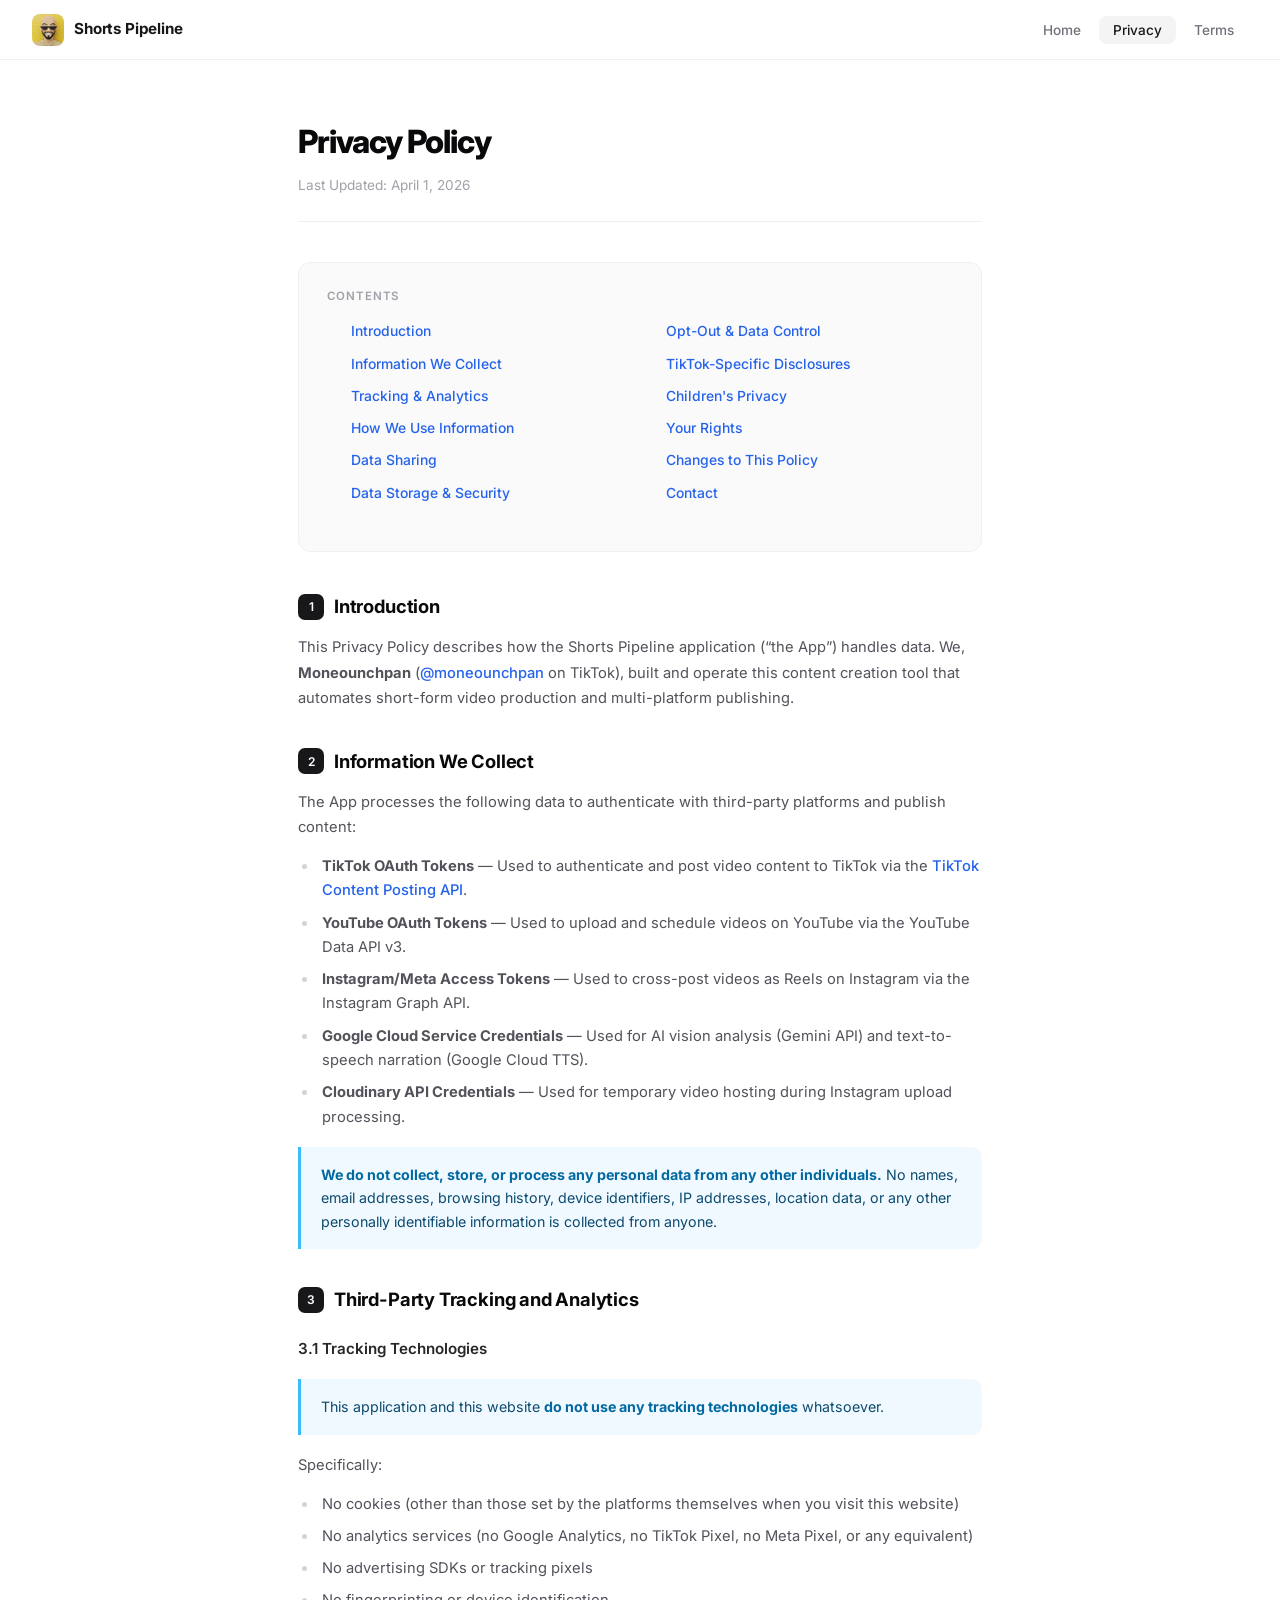
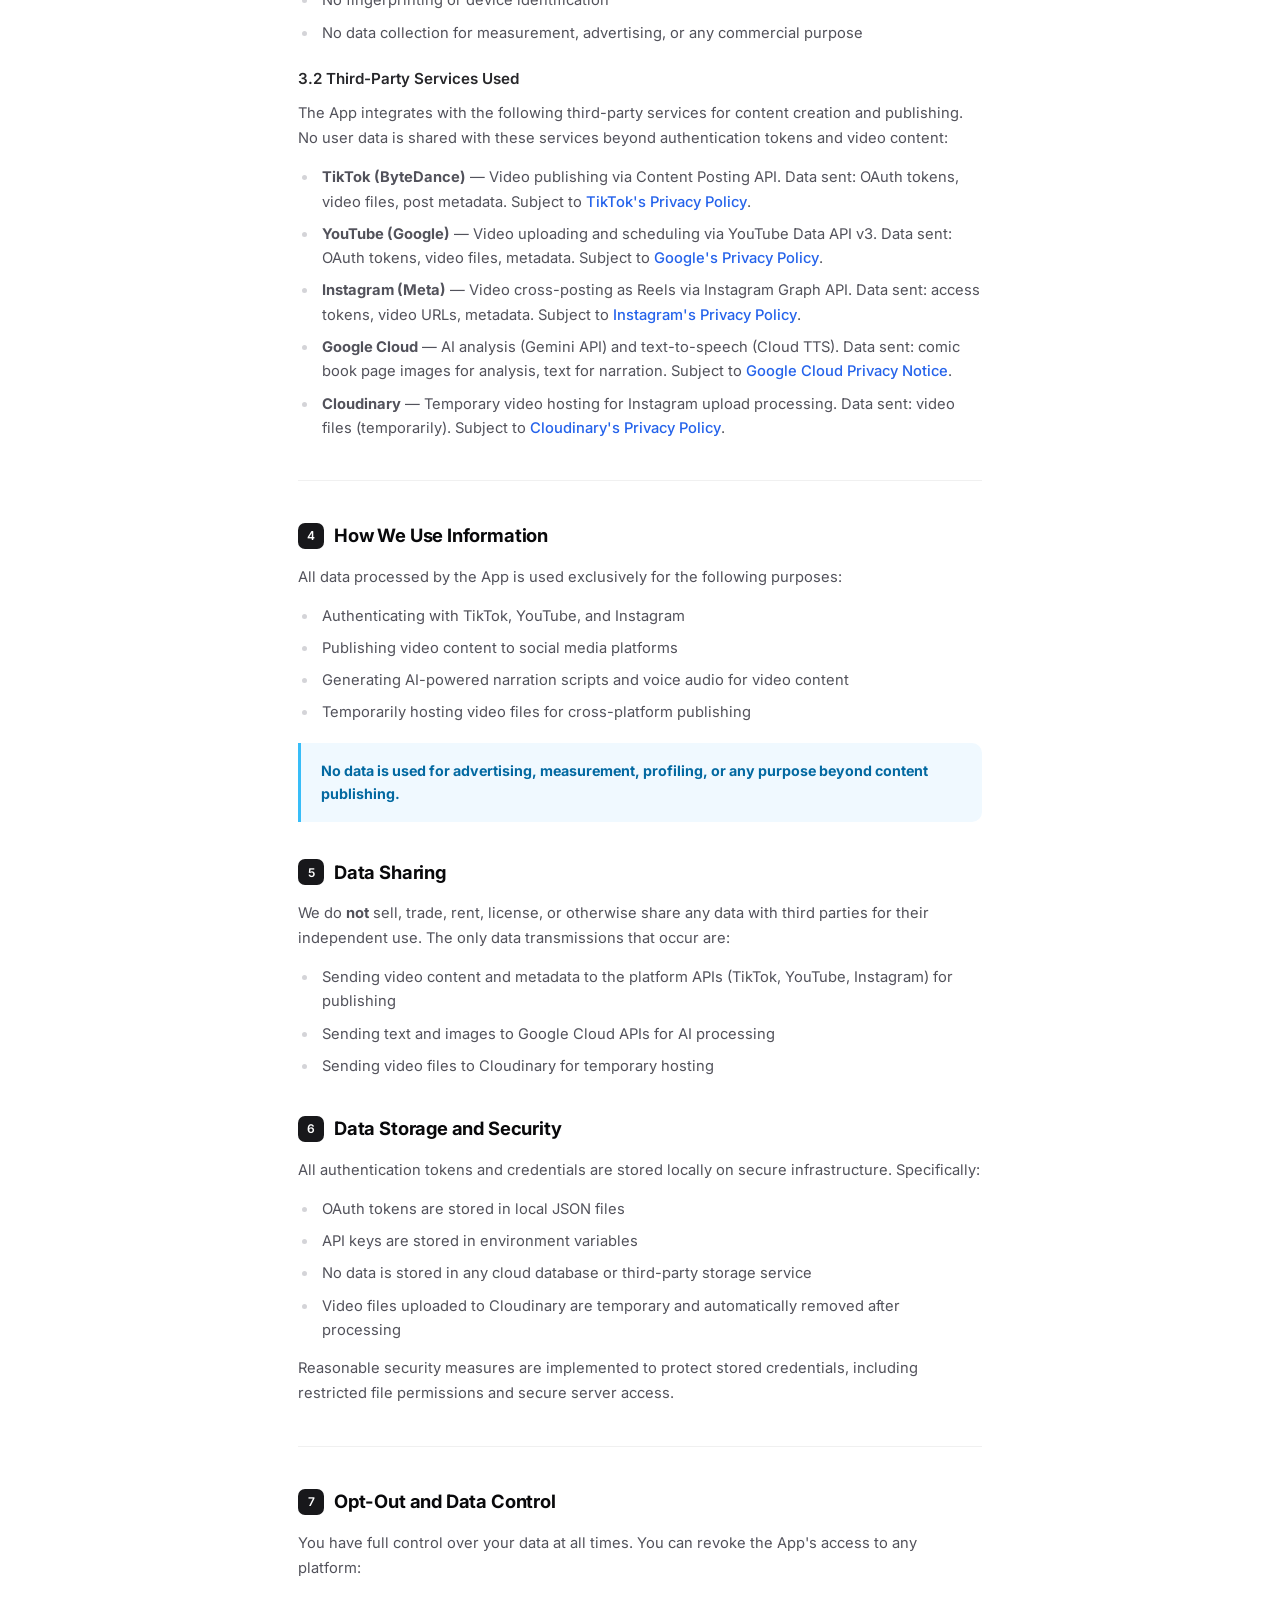
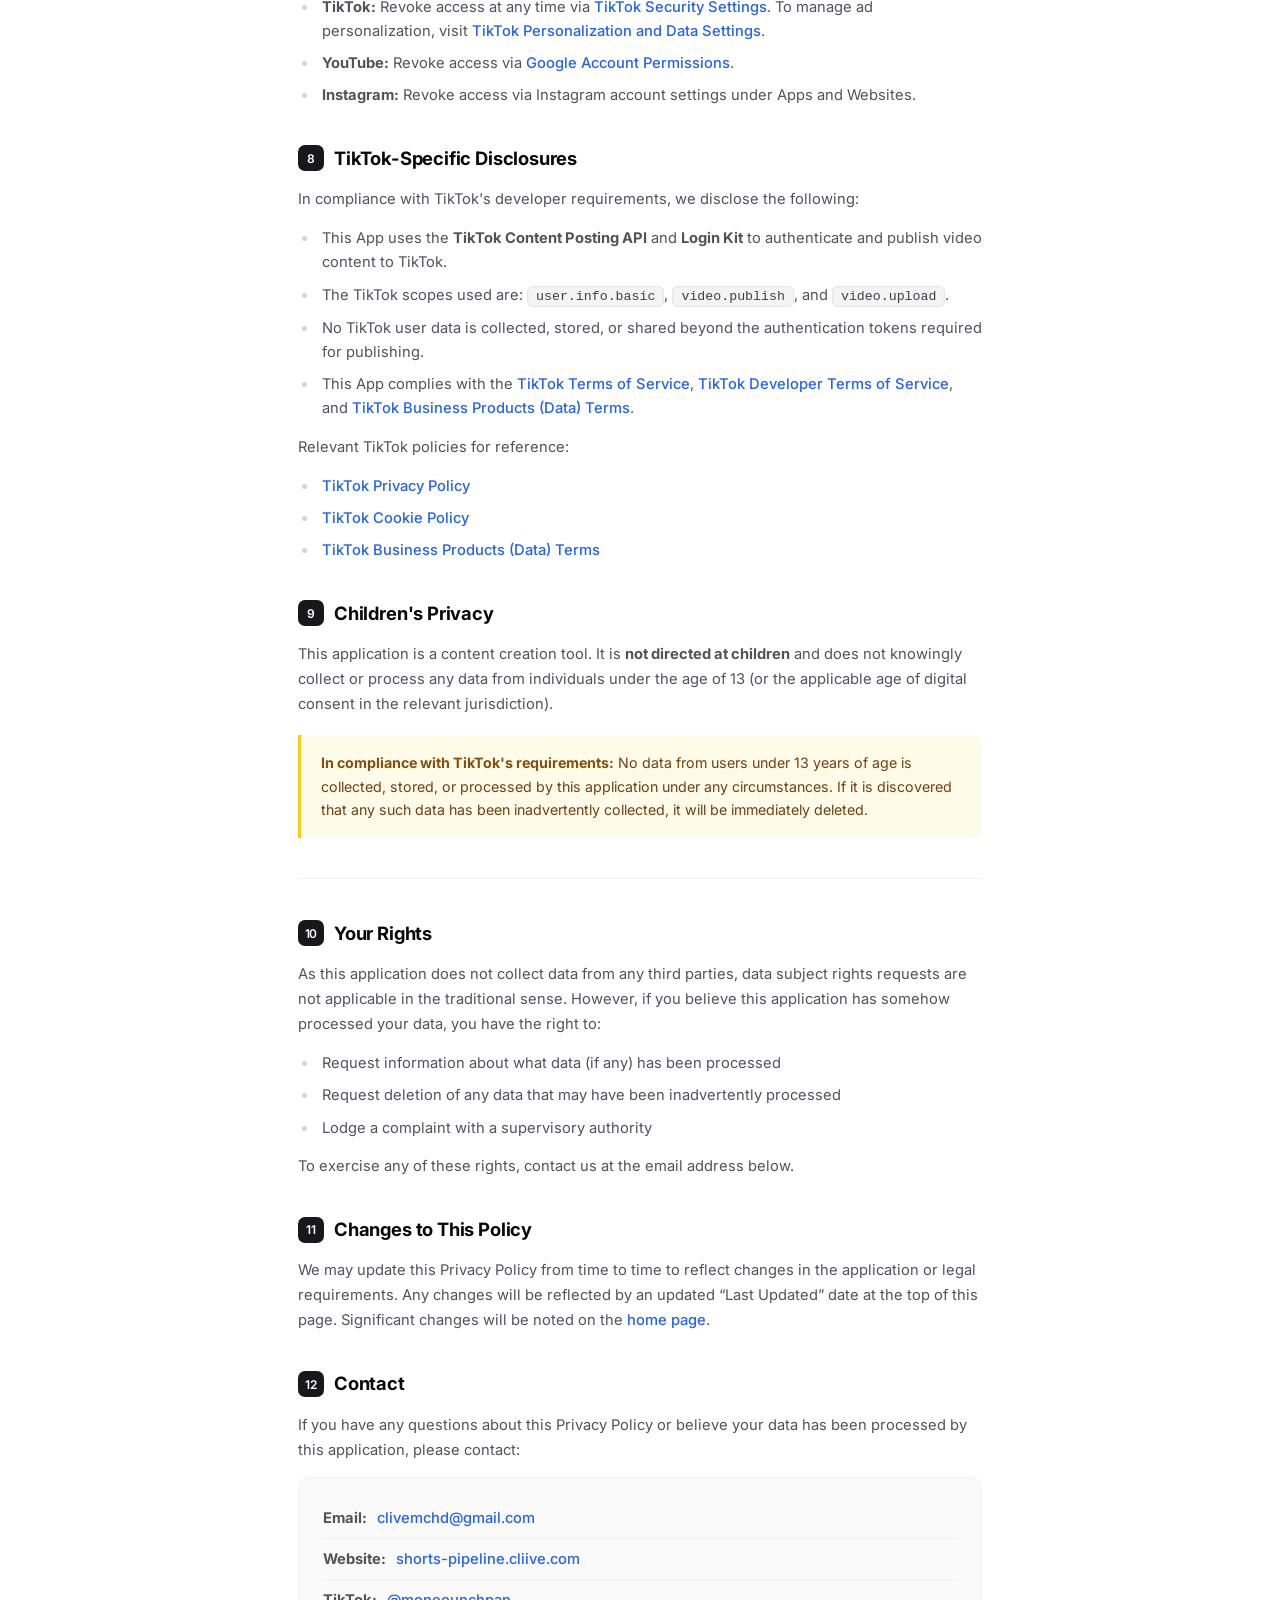
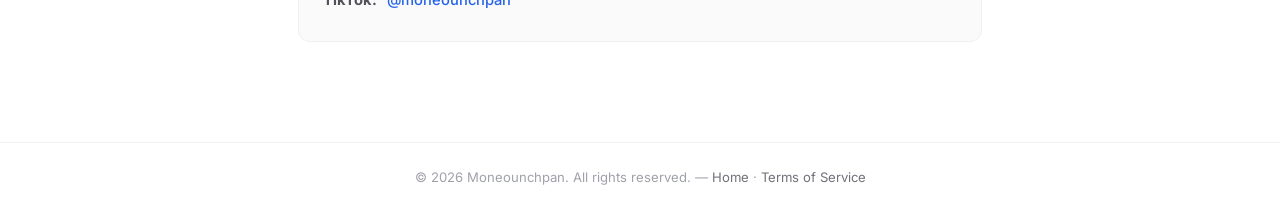
==== commit bf4ccd15: "feat: better styling and updated terms" ====
--- a/privacy-policy.html
+++ b/privacy-policy.html
@@ -7,6 +7,8 @@
   <meta name="description" content="Privacy Policy for the Shorts Pipeline application operated by Moneounchpan." />
   <link rel="icon" type="image/png" href="favicon.png" />
   <link rel="apple-touch-icon" href="apple-touch-icon.png" />
+  <link rel="preconnect" href="https://fonts.googleapis.com" />
+  <link rel="preconnect" href="https://fonts.gstatic.com" crossorigin />
   <link rel="stylesheet" href="styles.css" />
 </head>
 <body>
@@ -19,137 +21,200 @@
     </a>
     <ul class="top-nav-links">
       <li><a href="index.html">Home</a></li>
-      <li><a href="privacy-policy.html" class="active">Privacy Policy</a></li>
-      <li><a href="terms-of-service.html">Terms of Service</a></li>
+      <li><a href="privacy-policy.html" class="active">Privacy</a></li>
+      <li><a href="terms-of-service.html">Terms</a></li>
     </ul>
   </nav>
 
   <!-- Legal Content -->
   <article class="legal-page">
-    <h1>Privacy Policy</h1>
-    <span class="last-updated">Last Updated: April 1, 2026</span>
+    <div class="legal-header">
+      <h1>Privacy Policy</h1>
+      <span class="last-updated">Last Updated: April 1, 2026</span>
+    </div>
+
+    <!-- Table of Contents -->
+    <nav class="legal-toc">
+      <div class="legal-toc-title">Contents</div>
+      <ol>
+        <li><a href="#pp-intro">Introduction</a></li>
+        <li><a href="#pp-collect">Information We Collect</a></li>
+        <li><a href="#pp-tracking">Tracking &amp; Analytics</a></li>
+        <li><a href="#pp-use">How We Use Information</a></li>
+        <li><a href="#pp-sharing">Data Sharing</a></li>
+        <li><a href="#pp-storage">Data Storage &amp; Security</a></li>
+        <li><a href="#pp-optout">Opt-Out &amp; Data Control</a></li>
+        <li><a href="#pp-tiktok">TikTok-Specific Disclosures</a></li>
+        <li><a href="#pp-children">Children's Privacy</a></li>
+        <li><a href="#pp-rights">Your Rights</a></li>
+        <li><a href="#pp-changes">Changes to This Policy</a></li>
+        <li><a href="#pp-contact">Contact</a></li>
+      </ol>
+    </nav>
 
     <!-- 1. Introduction -->
-    <h2>1. Introduction</h2>
-    <p>This Privacy Policy describes how the Shorts Pipeline application (&ldquo;the App&rdquo;) handles data. The App is a content creation tool built by <strong>Moneounchpan</strong> (<a href="https://www.tiktok.com/@moneounchpan" target="_blank" rel="noopener">@moneounchpan</a> on TikTok) that automates short-form video production and multi-platform publishing.</p>
+    <section class="legal-section" id="pp-intro">
+      <h2><span class="section-num">1</span> Introduction</h2>
+      <p>This Privacy Policy describes how the Shorts Pipeline application (&ldquo;the App&rdquo;) handles data. We, <strong>Moneounchpan</strong> (<a href="https://www.tiktok.com/@moneounchpan" target="_blank" rel="noopener">@moneounchpan</a> on TikTok), built and operate this content creation tool that automates short-form video production and multi-platform publishing.</p>
+    </section>
 
     <!-- 2. Information We Collect -->
-    <h2>2. Information We Collect</h2>
-    <p>The App processes the following data to authenticate with third-party platforms and publish content:</p>
-    <ul>
-      <li><strong>TikTok OAuth Tokens</strong> &mdash; Used to authenticate and post video content to TikTok via the <a href="https://developers.tiktok.com/doc/content-posting-api-get-started" target="_blank" rel="noopener">TikTok Content Posting API</a>.</li>
-      <li><strong>YouTube OAuth Tokens</strong> &mdash; Used to upload and schedule videos on YouTube via the YouTube Data API v3.</li>
-      <li><strong>Instagram/Meta Access Tokens</strong> &mdash; Used to cross-post videos as Reels on Instagram via the Instagram Graph API.</li>
-      <li><strong>Google Cloud Service Credentials</strong> &mdash; Used for AI vision analysis (Gemini API) and text-to-speech narration (Google Cloud TTS).</li>
-      <li><strong>Cloudinary API Credentials</strong> &mdash; Used for temporary video hosting during Instagram upload processing.</li>
-    </ul>
-    <p><strong>We do not collect, store, or process any personal data from any other individuals.</strong> No names, email addresses, browsing history, device identifiers, IP addresses, location data, or any other personally identifiable information is collected from anyone.</p>
+    <section class="legal-section" id="pp-collect">
+      <h2><span class="section-num">2</span> Information We Collect</h2>
+      <p>The App processes the following data to authenticate with third-party platforms and publish content:</p>
+      <ul>
+        <li><strong>TikTok OAuth Tokens</strong> &mdash; Used to authenticate and post video content to TikTok via the <a href="https://developers.tiktok.com/doc/content-posting-api-get-started" target="_blank" rel="noopener">TikTok Content Posting API</a>.</li>
+        <li><strong>YouTube OAuth Tokens</strong> &mdash; Used to upload and schedule videos on YouTube via the YouTube Data API v3.</li>
+        <li><strong>Instagram/Meta Access Tokens</strong> &mdash; Used to cross-post videos as Reels on Instagram via the Instagram Graph API.</li>
+        <li><strong>Google Cloud Service Credentials</strong> &mdash; Used for AI vision analysis (Gemini API) and text-to-speech narration (Google Cloud TTS).</li>
+        <li><strong>Cloudinary API Credentials</strong> &mdash; Used for temporary video hosting during Instagram upload processing.</li>
+      </ul>
+      <div class="legal-callout">
+        <strong>We do not collect, store, or process any personal data from any other individuals.</strong> No names, email addresses, browsing history, device identifiers, IP addresses, location data, or any other personally identifiable information is collected from anyone.
+      </div>
+    </section>
 
     <!-- 3. Third-Party Tracking & Analytics -->
-    <h2>3. Third-Party Tracking and Analytics</h2>
-    <h3>3.1 Tracking Technologies</h3>
-    <p>This application and this website <strong>do not use any tracking technologies</strong> whatsoever. Specifically:</p>
-    <ul>
-      <li>No cookies (other than those set by the platforms themselves when you visit this website)</li>
-      <li>No analytics services (no Google Analytics, no TikTok Pixel, no Meta Pixel, or any equivalent)</li>
-      <li>No advertising SDKs or tracking pixels</li>
-      <li>No fingerprinting or device identification</li>
-      <li>No data collection for measurement, advertising, or any commercial purpose</li>
-    </ul>
-
-    <h3>3.2 Third-Party Services Used</h3>
-    <p>The App integrates with the following third-party services for content creation and publishing. No user data is shared with these services beyond authentication tokens and video content:</p>
-    <ul>
-      <li><strong>TikTok (ByteDance)</strong> &mdash; Video publishing via Content Posting API. Data sent: OAuth tokens, video files, post metadata (title, description). Subject to <a href="https://www.tiktok.com/legal/page/global/privacy-policy/en" target="_blank" rel="noopener">TikTok's Privacy Policy</a>.</li>
-      <li><strong>YouTube (Google)</strong> &mdash; Video uploading and scheduling via YouTube Data API v3. Data sent: OAuth tokens, video files, metadata. Subject to <a href="https://policies.google.com/privacy" target="_blank" rel="noopener">Google's Privacy Policy</a>.</li>
-      <li><strong>Instagram (Meta)</strong> &mdash; Video cross-posting as Reels via Instagram Graph API. Data sent: access tokens, video URLs, metadata. Subject to <a href="https://privacycenter.instagram.com/policy" target="_blank" rel="noopener">Instagram's Privacy Policy</a>.</li>
-      <li><strong>Google Cloud</strong> &mdash; AI analysis (Gemini API) and text-to-speech (Cloud TTS). Data sent: comic book page images for analysis, text for narration. Subject to <a href="https://cloud.google.com/terms/cloud-privacy-notice" target="_blank" rel="noopener">Google Cloud Privacy Notice</a>.</li>
-      <li><strong>Cloudinary</strong> &mdash; Temporary video hosting for Instagram upload processing. Data sent: video files (temporarily). Subject to <a href="https://cloudinary.com/privacy" target="_blank" rel="noopener">Cloudinary's Privacy Policy</a>.</li>
-    </ul>
+    <section class="legal-section" id="pp-tracking">
+      <h2><span class="section-num">3</span> Third-Party Tracking and Analytics</h2>
+
+      <h3>3.1 Tracking Technologies</h3>
+      <div class="legal-callout">
+        This application and this website <strong>do not use any tracking technologies</strong> whatsoever.
+      </div>
+      <p>Specifically:</p>
+      <ul>
+        <li>No cookies (other than those set by the platforms themselves when you visit this website)</li>
+        <li>No analytics services (no Google Analytics, no TikTok Pixel, no Meta Pixel, or any equivalent)</li>
+        <li>No advertising SDKs or tracking pixels</li>
+        <li>No fingerprinting or device identification</li>
+        <li>No data collection for measurement, advertising, or any commercial purpose</li>
+      </ul>
+
+      <h3>3.2 Third-Party Services Used</h3>
+      <p>The App integrates with the following third-party services for content creation and publishing. No user data is shared with these services beyond authentication tokens and video content:</p>
+      <ul>
+        <li><strong>TikTok (ByteDance)</strong> &mdash; Video publishing via Content Posting API. Data sent: OAuth tokens, video files, post metadata. Subject to <a href="https://www.tiktok.com/legal/page/global/privacy-policy/en" target="_blank" rel="noopener">TikTok's Privacy Policy</a>.</li>
+        <li><strong>YouTube (Google)</strong> &mdash; Video uploading and scheduling via YouTube Data API v3. Data sent: OAuth tokens, video files, metadata. Subject to <a href="https://policies.google.com/privacy" target="_blank" rel="noopener">Google's Privacy Policy</a>.</li>
+        <li><strong>Instagram (Meta)</strong> &mdash; Video cross-posting as Reels via Instagram Graph API. Data sent: access tokens, video URLs, metadata. Subject to <a href="https://privacycenter.instagram.com/policy" target="_blank" rel="noopener">Instagram's Privacy Policy</a>.</li>
+        <li><strong>Google Cloud</strong> &mdash; AI analysis (Gemini API) and text-to-speech (Cloud TTS). Data sent: comic book page images for analysis, text for narration. Subject to <a href="https://cloud.google.com/terms/cloud-privacy-notice" target="_blank" rel="noopener">Google Cloud Privacy Notice</a>.</li>
+        <li><strong>Cloudinary</strong> &mdash; Temporary video hosting for Instagram upload processing. Data sent: video files (temporarily). Subject to <a href="https://cloudinary.com/privacy" target="_blank" rel="noopener">Cloudinary's Privacy Policy</a>.</li>
+      </ul>
+    </section>
+
+    <hr class="legal-divider" />
 
     <!-- 4. How We Use Information -->
-    <h2>4. How We Use Information</h2>
-    <p>All data processed by the App is used exclusively for the following purposes:</p>
-    <ul>
-      <li>Authenticating with TikTok, YouTube, and Instagram</li>
-      <li>Publishing video content to social media platforms</li>
-      <li>Generating AI-powered narration scripts and voice audio for video content</li>
-      <li>Temporarily hosting video files for cross-platform publishing</li>
-    </ul>
-    <p><strong>No data is used for advertising, measurement, profiling, or any purpose beyond content publishing.</strong></p>
+    <section class="legal-section" id="pp-use">
+      <h2><span class="section-num">4</span> How We Use Information</h2>
+      <p>All data processed by the App is used exclusively for the following purposes:</p>
+      <ul>
+        <li>Authenticating with TikTok, YouTube, and Instagram</li>
+        <li>Publishing video content to social media platforms</li>
+        <li>Generating AI-powered narration scripts and voice audio for video content</li>
+        <li>Temporarily hosting video files for cross-platform publishing</li>
+      </ul>
+      <div class="legal-callout">
+        <strong>No data is used for advertising, measurement, profiling, or any purpose beyond content publishing.</strong>
+      </div>
+    </section>
 
     <!-- 5. Data Sharing -->
-    <h2>5. Data Sharing</h2>
-    <p>We do <strong>not</strong> sell, trade, rent, license, or otherwise share any data with third parties for their independent use. The only data transmissions that occur are:</p>
-    <ul>
-      <li>Sending video content and metadata to the platform APIs (TikTok, YouTube, Instagram) for publishing</li>
-      <li>Sending text and images to Google Cloud APIs for AI processing</li>
-      <li>Sending video files to Cloudinary for temporary hosting</li>
-    </ul>
+    <section class="legal-section" id="pp-sharing">
+      <h2><span class="section-num">5</span> Data Sharing</h2>
+      <p>We do <strong>not</strong> sell, trade, rent, license, or otherwise share any data with third parties for their independent use. The only data transmissions that occur are:</p>
+      <ul>
+        <li>Sending video content and metadata to the platform APIs (TikTok, YouTube, Instagram) for publishing</li>
+        <li>Sending text and images to Google Cloud APIs for AI processing</li>
+        <li>Sending video files to Cloudinary for temporary hosting</li>
+      </ul>
+    </section>
 
     <!-- 6. Data Storage & Security -->
-    <h2>6. Data Storage and Security</h2>
-    <p>All authentication tokens and credentials are stored locally on secure infrastructure. Specifically:</p>
-    <ul>
-      <li>OAuth tokens are stored in local JSON files</li>
-      <li>API keys are stored in environment variables</li>
-      <li>No data is stored in any cloud database or third-party storage service</li>
-      <li>Video files uploaded to Cloudinary are temporary and automatically removed after processing</li>
-    </ul>
-    <p>Reasonable security measures are implemented to protect stored credentials, including restricted file permissions and secure server access.</p>
+    <section class="legal-section" id="pp-storage">
+      <h2><span class="section-num">6</span> Data Storage and Security</h2>
+      <p>All authentication tokens and credentials are stored locally on secure infrastructure. Specifically:</p>
+      <ul>
+        <li>OAuth tokens are stored in local JSON files</li>
+        <li>API keys are stored in environment variables</li>
+        <li>No data is stored in any cloud database or third-party storage service</li>
+        <li>Video files uploaded to Cloudinary are temporary and automatically removed after processing</li>
+      </ul>
+      <p>Reasonable security measures are implemented to protect stored credentials, including restricted file permissions and secure server access.</p>
+    </section>
+
+    <hr class="legal-divider" />
 
     <!-- 7. Opt-Out & Data Control -->
-    <h2>7. Opt-Out and Data Control</h2>
-    <p>You have full control over your data at all times. You can revoke the App's access to any platform:</p>
-    <ul>
-      <li><strong>TikTok:</strong> Revoke access at any time via <a href="https://www.tiktok.com/setting/security" target="_blank" rel="noopener">TikTok Security Settings</a>. To manage ad personalization, visit <a href="https://www.tiktok.com/setting/personalization-and-data" target="_blank" rel="noopener">TikTok Personalization and Data Settings</a>.</li>
-      <li><strong>YouTube:</strong> Revoke access via <a href="https://myaccount.google.com/permissions" target="_blank" rel="noopener">Google Account Permissions</a>.</li>
-      <li><strong>Instagram:</strong> Revoke access via Instagram account settings under Apps and Websites.</li>
-    </ul>
+    <section class="legal-section" id="pp-optout">
+      <h2><span class="section-num">7</span> Opt-Out and Data Control</h2>
+      <p>You have full control over your data at all times. You can revoke the App's access to any platform:</p>
+      <ul>
+        <li><strong>TikTok:</strong> Revoke access at any time via <a href="https://www.tiktok.com/setting/security" target="_blank" rel="noopener">TikTok Security Settings</a>. To manage ad personalization, visit <a href="https://www.tiktok.com/setting/personalization-and-data" target="_blank" rel="noopener">TikTok Personalization and Data Settings</a>.</li>
+        <li><strong>YouTube:</strong> Revoke access via <a href="https://myaccount.google.com/permissions" target="_blank" rel="noopener">Google Account Permissions</a>.</li>
+        <li><strong>Instagram:</strong> Revoke access via Instagram account settings under Apps and Websites.</li>
+      </ul>
+    </section>
 
     <!-- 8. TikTok-Specific Disclosures -->
-    <h2>8. TikTok-Specific Disclosures</h2>
-    <p>In compliance with TikTok's developer requirements, we disclose the following:</p>
-    <ul>
-      <li>This App uses the <strong>TikTok Content Posting API</strong> and <strong>Login Kit</strong> to authenticate and publish video content to TikTok.</li>
-      <li>The TikTok scopes used are: <code>user.info.basic</code>, <code>video.publish</code>, and <code>video.upload</code>.</li>
-      <li>No TikTok user data is collected, stored, or shared beyond the authentication tokens required for publishing.</li>
-      <li>This App complies with the <a href="https://www.tiktok.com/legal/page/global/terms-of-service/en" target="_blank" rel="noopener">TikTok Terms of Service</a>, <a href="https://developers.tiktok.com/doc/getting-started-terms-of-service/" target="_blank" rel="noopener">TikTok Developer Terms of Service</a>, and <a href="https://www.tiktok.com/legal/page/global/business-products-data-terms/en" target="_blank" rel="noopener">TikTok Business Products (Data) Terms</a>.</li>
-    </ul>
-    <p>Relevant TikTok policies for reference:</p>
-    <ul>
-      <li><a href="https://www.tiktok.com/legal/page/global/privacy-policy/en" target="_blank" rel="noopener">TikTok Privacy Policy</a></li>
-      <li><a href="https://www.tiktok.com/legal/page/global/cookie-policy/en" target="_blank" rel="noopener">TikTok Cookie Policy</a></li>
-      <li><a href="https://www.tiktok.com/legal/page/global/business-products-data-terms/en" target="_blank" rel="noopener">TikTok Business Products (Data) Terms</a></li>
-    </ul>
+    <section class="legal-section" id="pp-tiktok">
+      <h2><span class="section-num">8</span> TikTok-Specific Disclosures</h2>
+      <p>In compliance with TikTok's developer requirements, we disclose the following:</p>
+      <ul>
+        <li>This App uses the <strong>TikTok Content Posting API</strong> and <strong>Login Kit</strong> to authenticate and publish video content to TikTok.</li>
+        <li>The TikTok scopes used are: <code>user.info.basic</code>, <code>video.publish</code>, and <code>video.upload</code>.</li>
+        <li>No TikTok user data is collected, stored, or shared beyond the authentication tokens required for publishing.</li>
+        <li>This App complies with the <a href="https://www.tiktok.com/legal/page/global/terms-of-service/en" target="_blank" rel="noopener">TikTok Terms of Service</a>, <a href="https://developers.tiktok.com/doc/getting-started-terms-of-service/" target="_blank" rel="noopener">TikTok Developer Terms of Service</a>, and <a href="https://www.tiktok.com/legal/page/global/business-products-data-terms/en" target="_blank" rel="noopener">TikTok Business Products (Data) Terms</a>.</li>
+      </ul>
+      <p>Relevant TikTok policies for reference:</p>
+      <ul>
+        <li><a href="https://www.tiktok.com/legal/page/global/privacy-policy/en" target="_blank" rel="noopener">TikTok Privacy Policy</a></li>
+        <li><a href="https://www.tiktok.com/legal/page/global/cookie-policy/en" target="_blank" rel="noopener">TikTok Cookie Policy</a></li>
+        <li><a href="https://www.tiktok.com/legal/page/global/business-products-data-terms/en" target="_blank" rel="noopener">TikTok Business Products (Data) Terms</a></li>
+      </ul>
+    </section>
 
     <!-- 9. Children's Privacy -->
-    <h2>9. Children's Privacy</h2>
-    <p>This application is a content creation tool. It is <strong>not directed at children</strong> and does not knowingly collect or process any data from individuals under the age of 13 (or the applicable age of digital consent in the relevant jurisdiction).</p>
-    <p>In compliance with TikTok's requirements: <strong>no data from users under 13 years of age is collected, stored, or processed by this application under any circumstances.</strong> If it is discovered that any such data has been inadvertently collected, it will be immediately deleted.</p>
+    <section class="legal-section" id="pp-children">
+      <h2><span class="section-num">9</span> Children's Privacy</h2>
+      <p>This application is a content creation tool. It is <strong>not directed at children</strong> and does not knowingly collect or process any data from individuals under the age of 13 (or the applicable age of digital consent in the relevant jurisdiction).</p>
+      <div class="legal-callout warning">
+        <strong>In compliance with TikTok's requirements:</strong> No data from users under 13 years of age is collected, stored, or processed by this application under any circumstances. If it is discovered that any such data has been inadvertently collected, it will be immediately deleted.
+      </div>
+    </section>
+
+    <hr class="legal-divider" />
 
     <!-- 10. Your Rights -->
-    <h2>10. Your Rights</h2>
-    <p>As this application does not collect data from any third parties, data subject rights requests are not applicable in the traditional sense. However, if you believe this application has somehow processed your data, you have the right to:</p>
-    <ul>
-      <li>Request information about what data (if any) has been processed</li>
-      <li>Request deletion of any data that may have been inadvertently processed</li>
-      <li>Lodge a complaint with a supervisory authority</li>
-    </ul>
-    <p>To exercise any of these rights, contact us at the email address below.</p>
+    <section class="legal-section" id="pp-rights">
+      <h2><span class="section-num">10</span> Your Rights</h2>
+      <p>As this application does not collect data from any third parties, data subject rights requests are not applicable in the traditional sense. However, if you believe this application has somehow processed your data, you have the right to:</p>
+      <ul>
+        <li>Request information about what data (if any) has been processed</li>
+        <li>Request deletion of any data that may have been inadvertently processed</li>
+        <li>Lodge a complaint with a supervisory authority</li>
+      </ul>
+      <p>To exercise any of these rights, contact us at the email address below.</p>
+    </section>
 
     <!-- 11. Changes to This Policy -->
-    <h2>11. Changes to This Policy</h2>
-    <p>We may update this Privacy Policy from time to time to reflect changes in the application or legal requirements. Any changes will be reflected by an updated &ldquo;Last Updated&rdquo; date at the top of this page. Significant changes will be noted on the <a href="index.html">home page</a>.</p>
+    <section class="legal-section" id="pp-changes">
+      <h2><span class="section-num">11</span> Changes to This Policy</h2>
+      <p>We may update this Privacy Policy from time to time to reflect changes in the application or legal requirements. Any changes will be reflected by an updated &ldquo;Last Updated&rdquo; date at the top of this page. Significant changes will be noted on the <a href="index.html">home page</a>.</p>
+    </section>
 
     <!-- 12. Contact -->
-    <h2>12. Contact</h2>
-    <p>If you have any questions about this Privacy Policy or believe your data has been processed by this application, please contact:</p>
-    <ul>
-      <li><strong>Email:</strong> <a href="mailto:clivemchd@gmail.com">clivemchd@gmail.com</a></li>
-      <li><strong>Website:</strong> <a href="https://shorts-pipeline.cliive.com">https://shorts-pipeline.cliive.com</a></li>
-      <li><strong>TikTok:</strong> <a href="https://www.tiktok.com/@moneounchpan" target="_blank" rel="noopener">@moneounchpan</a></li>
-    </ul>
+    <section class="legal-section" id="pp-contact">
+      <h2><span class="section-num">12</span> Contact</h2>
+      <p>If you have any questions about this Privacy Policy or believe your data has been processed by this application, please contact:</p>
+      <div class="legal-contact">
+        <ul>
+          <li><strong>Email:</strong> <a href="mailto:clivemchd@gmail.com">clivemchd@gmail.com</a></li>
+          <li><strong>Website:</strong> <a href="https://shorts-pipeline.cliive.com">shorts-pipeline.cliive.com</a></li>
+          <li><strong>TikTok:</strong> <a href="https://www.tiktok.com/@moneounchpan" target="_blank" rel="noopener">@moneounchpan</a></li>
+        </ul>
+      </div>
+    </section>
   </article>
 
   <!-- Footer -->
--- a/styles.css
+++ b/styles.css
@@ -1,3 +1,6 @@
+/* === Modern Design System === */
+@import url('https://fonts.googleapis.com/css2?family=Inter:wght@400;500;600;700;800&display=swap');
+
 /* === Reset & Base === */
 *,
 *::before,
@@ -8,40 +11,44 @@
 }
 
 body {
-  font-family: -apple-system, BlinkMacSystemFont, "Segoe UI", Roboto, Helvetica, Arial, sans-serif;
-  color: #1e293b;
-  background: #f8fafc;
-  line-height: 1.7;
+  font-family: 'Inter', -apple-system, BlinkMacSystemFont, "Segoe UI", Roboto, sans-serif;
+  color: #18181b;
+  background: #ffffff;
+  line-height: 1.6;
+  -webkit-font-smoothing: antialiased;
+  -moz-osx-font-smoothing: grayscale;
 }
 
 a {
   color: #2563eb;
   text-decoration: none;
+  transition: color 0.15s ease;
 }
 
 a:hover {
-  text-decoration: underline;
+  color: #1d4ed8;
 }
 
 /* === Top Navigation === */
 .top-nav {
-  background: #0f172a;
-  padding: 0 40px;
+  background: #ffffff;
+  padding: 0 32px;
   display: flex;
   align-items: center;
   justify-content: space-between;
-  height: 64px;
+  height: 60px;
   position: sticky;
   top: 0;
   z-index: 100;
+  border-bottom: 1px solid #f0f0f0;
 }
 
 .top-nav-brand {
   display: flex;
   align-items: center;
-  gap: 12px;
-  text-decoration: none;
-  color: #fff;
+  gap: 10px;
+  text-decoration: none;
+  color: #18181b;
 }
 
 .top-nav-brand:hover {
@@ -49,165 +56,185 @@
 }
 
 .top-nav-brand img {
-  width: 36px;
-  height: 36px;
-  border-radius: 50%;
+  width: 32px;
+  height: 32px;
+  border-radius: 8px;
 }
 
 .top-nav-brand span {
-  font-size: 1.05rem;
+  font-size: 0.95rem;
   font-weight: 700;
-  letter-spacing: 0.01em;
+  letter-spacing: -0.01em;
 }
 
 .top-nav-links {
   display: flex;
   align-items: center;
-  gap: 8px;
+  gap: 4px;
   list-style: none;
 }
 
 .top-nav-links a {
-  color: #cbd5e1;
-  padding: 8px 16px;
-  border-radius: 6px;
-  font-size: 0.88rem;
+  color: #71717a;
+  padding: 6px 14px;
+  border-radius: 8px;
+  font-size: 0.85rem;
   font-weight: 500;
   transition: background 0.15s, color 0.15s;
   text-decoration: none;
 }
 
-.top-nav-links a:hover,
+.top-nav-links a:hover {
+  background: #f4f4f5;
+  color: #18181b;
+  text-decoration: none;
+}
+
 .top-nav-links a.active {
-  background: #1e293b;
-  color: #fff;
+  background: #f4f4f5;
+  color: #18181b;
   text-decoration: none;
 }
 
 /* === Hero Section === */
 .hero {
-  background: linear-gradient(135deg, #0f172a 0%, #1e3a5f 60%, #0ea5e9 100%);
-  color: #f8fafc;
-  padding: 80px 40px;
+  background: #fafafa;
+  color: #18181b;
+  padding: 80px 40px 72px;
   text-align: center;
+  border-bottom: 1px solid #f0f0f0;
 }
 
 .hero h1 {
-  font-size: 2.4rem;
+  font-size: 2.75rem;
   font-weight: 800;
+  letter-spacing: -0.03em;
   margin-bottom: 16px;
-  color: #fff;
+  color: #09090b;
 }
 
 .hero .subtitle {
-  font-size: 1.15rem;
-  color: #94a3b8;
-  max-width: 640px;
-  margin: 0 auto 12px;
-}
-
-.hero .badge {
-  display: inline-block;
-  background: rgba(255, 255, 255, 0.12);
-  border: 1px solid rgba(255, 255, 255, 0.2);
-  color: #e2e8f0;
-  padding: 6px 18px;
-  border-radius: 999px;
-  font-size: 0.82rem;
-  font-weight: 600;
-  letter-spacing: 0.04em;
-  text-transform: uppercase;
-  margin-top: 20px;
+  font-size: 1.1rem;
+  color: #52525b;
+  max-width: 600px;
+  margin: 0 auto;
+  line-height: 1.7;
+  font-weight: 400;
 }
 
 /* === Container === */
 .container {
-  max-width: 960px;
+  max-width: 980px;
   margin: 0 auto;
-  padding: 48px 40px;
+  padding: 64px 40px;
 }
 
 /* === Section === */
 .section {
-  margin-bottom: 48px;
+  margin-bottom: 72px;
+}
+
+.section:last-child {
+  margin-bottom: 0;
 }
 
 .section h2 {
-  font-size: 1.4rem;
+  font-size: 1.5rem;
   font-weight: 700;
-  color: #0f172a;
-  margin-bottom: 16px;
-  padding-bottom: 8px;
-  border-bottom: 2px solid #e2e8f0;
-}
-
-.section p,
-.section li {
-  color: #475569;
-  font-size: 0.93rem;
+  color: #09090b;
+  margin-bottom: 12px;
+  letter-spacing: -0.02em;
+  padding-bottom: 0;
+  border-bottom: none;
+}
+
+.section > p {
+  color: #52525b;
+  font-size: 0.95rem;
+  line-height: 1.7;
 }
 
 .section ul,
 .section ol {
-  padding-left: 24px;
-  margin-top: 8px;
+  padding-left: 20px;
+  margin-top: 12px;
 }
 
 .section li {
-  margin-bottom: 6px;
+  color: #52525b;
+  font-size: 0.95rem;
+  margin-bottom: 8px;
+  line-height: 1.65;
 }
 
 /* === Feature Grid === */
 .feature-grid {
   display: grid;
-  grid-template-columns: repeat(auto-fit, minmax(260px, 1fr));
-  gap: 24px;
+  grid-template-columns: repeat(2, 1fr);
+  gap: 16px;
   margin-top: 24px;
 }
 
 .feature-card {
-  background: #fff;
+  background: #fafafa;
   border-radius: 12px;
   padding: 28px;
-  box-shadow: 0 1px 3px rgba(0, 0, 0, 0.06), 0 1px 2px rgba(0, 0, 0, 0.04);
-  border: 1px solid #e2e8f0;
+  border: 1px solid #f0f0f0;
+  transition: border-color 0.15s ease;
+}
+
+.feature-card:hover {
+  border-color: #e4e4e7;
 }
 
 .feature-card .icon {
-  font-size: 1.8rem;
-  margin-bottom: 12px;
-  display: block;
+  font-size: 1.5rem;
+  margin-bottom: 14px;
+  display: flex;
+  align-items: center;
+  justify-content: center;
+  width: 40px;
+  height: 40px;
+  background: #ffffff;
+  border-radius: 10px;
+  border: 1px solid #f0f0f0;
 }
 
 .feature-card h3 {
-  font-size: 1.05rem;
-  font-weight: 700;
-  color: #0f172a;
-  margin-bottom: 8px;
+  font-size: 0.95rem;
+  font-weight: 600;
+  color: #18181b;
+  margin-bottom: 6px;
+  letter-spacing: -0.01em;
 }
 
 .feature-card p {
-  color: #64748b;
+  color: #71717a;
   font-size: 0.88rem;
   line-height: 1.6;
 }
 
-/* === Steps === */
+/* === Steps (How It Works) === */
 .steps {
   display: grid;
-  grid-template-columns: repeat(auto-fit, minmax(200px, 1fr));
-  gap: 24px;
+  grid-template-columns: repeat(4, 1fr);
+  gap: 16px;
   margin-top: 24px;
   counter-reset: step;
 }
 
 .step {
-  background: #fff;
+  background: #fafafa;
   border-radius: 12px;
-  padding: 24px;
-  border: 1px solid #e2e8f0;
+  padding: 24px 20px;
+  border: 1px solid #f0f0f0;
   position: relative;
   counter-increment: step;
+  transition: border-color 0.15s ease;
+}
+
+.step:hover {
+  border-color: #e4e4e7;
 }
 
 .step::before {
@@ -215,34 +242,34 @@
   display: flex;
   align-items: center;
   justify-content: center;
-  width: 32px;
-  height: 32px;
-  background: #0f172a;
+  width: 28px;
+  height: 28px;
+  background: #18181b;
   color: #fff;
-  border-radius: 50%;
-  font-size: 0.85rem;
-  font-weight: 700;
-  margin-bottom: 12px;
+  border-radius: 8px;
+  font-size: 0.8rem;
+  font-weight: 600;
+  margin-bottom: 14px;
 }
 
 .step h4 {
-  font-size: 0.95rem;
-  font-weight: 700;
-  color: #0f172a;
+  font-size: 0.9rem;
+  font-weight: 600;
+  color: #18181b;
   margin-bottom: 6px;
 }
 
 .step p {
-  color: #64748b;
-  font-size: 0.85rem;
-  line-height: 1.5;
-}
-
-/* === Doc Links (used on landing page) === */
+  color: #71717a;
+  font-size: 0.84rem;
+  line-height: 1.55;
+}
+
+/* === Doc Links === */
 .doc-links {
-  display: flex;
-  gap: 20px;
-  flex-wrap: wrap;
+  display: grid;
+  grid-template-columns: repeat(2, 1fr);
+  gap: 16px;
   margin-top: 16px;
 }
 
@@ -253,54 +280,62 @@
   text-decoration: none;
   color: inherit;
   padding: 20px 24px;
-  border: 1px solid #e2e8f0;
+  border: 1px solid #f0f0f0;
   border-radius: 12px;
-  flex: 1;
-  min-width: 240px;
+  background: #fafafa;
+  transition: border-color 0.15s ease;
+}
+
+.doc-link:hover {
+  border-color: #e4e4e7;
+  text-decoration: none;
+}
+
+.doc-link .doc-icon {
+  font-size: 1.4rem;
+  flex-shrink: 0;
+  width: 40px;
+  height: 40px;
+  display: flex;
+  align-items: center;
+  justify-content: center;
   background: #fff;
-  transition: border-color 0.15s, box-shadow 0.15s;
-}
-
-.doc-link:hover {
-  border-color: #94a3b8;
-  box-shadow: 0 4px 12px rgba(0, 0, 0, 0.08);
-  text-decoration: none;
-}
-
-.doc-link .doc-icon {
-  font-size: 1.6rem;
-  flex-shrink: 0;
+  border-radius: 10px;
+  border: 1px solid #f0f0f0;
 }
 
 .doc-link strong {
   display: block;
-  font-size: 0.95rem;
-  color: #0f172a;
+  font-size: 0.9rem;
+  color: #18181b;
   margin-bottom: 2px;
+  font-weight: 600;
 }
 
 .doc-link p {
   font-size: 0.82rem;
-  color: #64748b;
+  color: #71717a;
   margin: 0;
-}
-
-/* === Contact Bar === */
+  line-height: 1.5;
+}
+
+/* === Contact Bar (Footer) === */
 .contact-bar {
-  background: #0f172a;
-  color: #94a3b8;
+  background: #fafafa;
+  color: #71717a;
   text-align: center;
-  padding: 32px 40px;
-  font-size: 0.88rem;
+  padding: 40px;
+  font-size: 0.85rem;
+  border-top: 1px solid #f0f0f0;
 }
 
 .contact-bar a {
-  color: #38bdf8;
+  color: #2563eb;
 }
 
 .contact-bar .contact-email {
-  font-size: 1rem;
-  color: #e2e8f0;
+  font-size: 0.95rem;
+  color: #18181b;
   font-weight: 600;
   display: block;
   margin-bottom: 8px;
@@ -309,148 +344,279 @@
 /* === Legal Page Layout === */
 .legal-page {
   background: #fff;
-  max-width: 800px;
-  margin: 40px auto;
-  padding: 48px 56px;
+  max-width: 780px;
+  margin: 0 auto;
+  padding: 56px 48px 64px;
+}
+
+.legal-header {
+  margin-bottom: 40px;
+  padding-bottom: 24px;
+  border-bottom: 1px solid #f0f0f0;
+}
+
+.legal-page h1 {
+  font-size: 2rem;
+  font-weight: 800;
+  color: #09090b;
+  margin-bottom: 8px;
+  letter-spacing: -0.03em;
+}
+
+.legal-page .last-updated {
+  color: #a1a1aa;
+  font-size: 0.85rem;
+  display: block;
+}
+
+/* Table of Contents */
+.legal-toc {
+  background: #fafafa;
+  border: 1px solid #f0f0f0;
   border-radius: 12px;
-  box-shadow: 0 1px 3px rgba(0, 0, 0, 0.06);
-  border: 1px solid #e2e8f0;
-}
-
-.legal-page h1 {
-  font-size: 1.8rem;
-  font-weight: 800;
-  color: #0f172a;
-  margin-bottom: 4px;
-}
-
-.legal-page .last-updated {
-  color: #64748b;
-  font-size: 0.88rem;
-  margin-bottom: 32px;
-  display: block;
+  padding: 24px 28px;
+  margin-bottom: 40px;
+}
+
+.legal-toc-title {
+  font-size: 0.72rem;
+  font-weight: 600;
+  text-transform: uppercase;
+  letter-spacing: 0.08em;
+  color: #a1a1aa;
+  margin-bottom: 14px;
+}
+
+.legal-toc ol {
+  list-style: none;
+  padding: 0;
+  margin: 0;
+  columns: 2;
+  column-gap: 24px;
+}
+
+.legal-toc li {
+  margin-bottom: 6px;
+  break-inside: avoid;
+}
+
+.legal-toc a {
+  color: #52525b;
+  font-size: 0.87rem;
+  font-weight: 500;
+  text-decoration: none;
+  transition: color 0.15s ease;
+}
+
+.legal-toc a:hover {
+  color: #2563eb;
+  text-decoration: none;
+}
+
+/* Legal Sections */
+.legal-section {
+  margin-bottom: 36px;
+  scroll-margin-top: 80px;
 }
 
 .legal-page h2 {
   font-size: 1.15rem;
   font-weight: 700;
-  color: #0f172a;
-  margin-top: 32px;
-  margin-bottom: 12px;
-  padding-bottom: 6px;
-  border-bottom: 1px solid #e2e8f0;
+  color: #09090b;
+  margin-top: 0;
+  margin-bottom: 14px;
+  padding-bottom: 0;
+  border-bottom: none;
+  display: flex;
+  align-items: center;
+  gap: 10px;
+  letter-spacing: -0.01em;
+}
+
+.legal-page h2 .section-num {
+  display: inline-flex;
+  align-items: center;
+  justify-content: center;
+  width: 26px;
+  height: 26px;
+  border-radius: 7px;
+  background: #18181b;
+  color: #fff;
+  font-size: 0.75rem;
+  font-weight: 600;
+  flex-shrink: 0;
 }
 
 .legal-page h3 {
-  font-size: 1rem;
+  font-size: 0.95rem;
   font-weight: 600;
-  color: #334155;
-  margin-top: 20px;
-  margin-bottom: 8px;
+  color: #27272a;
+  margin-top: 22px;
+  margin-bottom: 10px;
 }
 
 .legal-page p {
-  color: #475569;
+  color: #52525b;
   font-size: 0.92rem;
-  margin-bottom: 12px;
+  margin-bottom: 14px;
+  line-height: 1.7;
 }
 
 .legal-page ul,
 .legal-page ol {
-  padding-left: 24px;
-  margin-bottom: 12px;
+  padding-left: 20px;
+  margin-bottom: 14px;
 }
 
 .legal-page li {
-  color: #475569;
+  color: #52525b;
   font-size: 0.92rem;
-  margin-bottom: 6px;
+  margin-bottom: 8px;
+  line-height: 1.65;
+  padding-left: 4px;
+}
+
+.legal-page li::marker {
+  color: #d4d4d8;
 }
 
 .legal-page a {
   color: #2563eb;
   font-weight: 500;
-}
-
-.legal-page .highlight-box {
+  transition: color 0.15s ease;
+}
+
+.legal-page a:hover {
+  color: #1d4ed8;
+}
+
+/* Callout boxes */
+.legal-callout {
   background: #f0f9ff;
-  border: 1px solid #bae6fd;
-  border-radius: 8px;
+  border-left: 3px solid #38bdf8;
+  border-radius: 0 10px 10px 0;
   padding: 16px 20px;
-  margin: 16px 0;
-  font-size: 0.9rem;
+  margin: 18px 0;
+  font-size: 0.89rem;
   color: #0c4a6e;
-}
-
-.legal-page .highlight-box strong {
+  line-height: 1.65;
+}
+
+.legal-callout strong {
   color: #0369a1;
 }
 
-/* === Footer === */
+.legal-callout.warning {
+  background: #fefce8;
+  border-left-color: #facc15;
+  color: #713f12;
+}
+
+.legal-callout.warning strong {
+  color: #854d0e;
+}
+
+/* Scope pills */
+.legal-page code {
+  background: #f4f4f5;
+  border: 1px solid #e4e4e7;
+  border-radius: 6px;
+  padding: 2px 8px;
+  font-size: 0.83rem;
+  color: #3f3f46;
+  font-family: 'SF Mono', 'Fira Code', ui-monospace, monospace;
+}
+
+/* Contact card */
+.legal-contact {
+  background: #fafafa;
+  border: 1px solid #f0f0f0;
+  border-radius: 12px;
+  padding: 20px 24px;
+  margin-top: 8px;
+}
+
+.legal-contact ul {
+  list-style: none;
+  padding: 0;
+  margin: 0;
+}
+
+.legal-contact li {
+  display: flex;
+  align-items: center;
+  gap: 10px;
+  padding: 8px 0;
+  border-bottom: 1px solid #f4f4f5;
+  margin-bottom: 0;
+  padding-left: 0;
+}
+
+.legal-contact li:last-child {
+  border-bottom: none;
+}
+
+/* Separator between major groups */
+.legal-divider {
+  border: none;
+  border-top: 1px solid #f0f0f0;
+  margin: 40px 0;
+}
+
+/* === Legal Footer === */
 .footer {
   text-align: center;
   padding: 24px 40px;
-  color: #94a3b8;
+  color: #a1a1aa;
   font-size: 0.82rem;
-  border-top: 1px solid #e2e8f0;
-  margin-top: 40px;
-}
-
-/* === Responsive === */
-@media (max-width: 768px) {
-  .top-nav {
-    padding: 0 16px;
-    height: 56px;
-  }
-
-  .top-nav-links a {
-    padding: 6px 10px;
-    font-size: 0.82rem;
-  }
-
-  .hero {
-    padding: 48px 20px;
-  }
-
-  .hero h1 {
-    font-size: 1.8rem;
-  }
-
-  .container {
-    padding: 32px 20px;
-  }
-
-  .legal-page {
-    margin: 20px 16px;
-    padding: 32px 24px;
-  }
-
-  .doc-links {
-    flex-direction: column;
-  }
-
-  .steps {
-    grid-template-columns: 1fr;
-  }
-
-  .feature-grid {
-    grid-template-columns: 1fr;
-  }
-}
-
-/* Video Showcase */
+  border-top: 1px solid #f0f0f0;
+}
+
+.footer a {
+  color: #71717a;
+}
+
+.footer a:hover {
+  color: #18181b;
+}
+
+/* === Third-Party Services List === */
+.section ul li strong {
+  color: #18181b;
+}
+
+/* === Section Subtitle === */
+.section-subtitle {
+  color: #a1a1aa;
+  font-size: 0.92rem;
+  margin-top: -4px;
+  margin-bottom: 24px;
+}
+
+/* === Video Showcase === */
 .video-showcase {
-  display: grid;
-  grid-template-columns: repeat(3, 1fr);
-  gap: 24px;
-  margin-top: 16px;
+  display: flex;
+  justify-content: center;
+  gap: 16px;
+  margin: 0 auto;
 }
 
 .video-card {
-  border-radius: 12px;
+  position: relative;
+  border-radius: 14px;
   overflow: hidden;
-  background: #000;
-  aspect-ratio: 9 / 16;
+  background: #09090b;
+  width: 190px;
+  height: 338px;
+  flex-shrink: 0;
+  cursor: pointer;
+  transition: transform 0.2s ease, box-shadow 0.2s ease;
+  box-shadow: 0 1px 3px rgba(0, 0, 0, 0.08);
+}
+
+.video-card:hover {
+  transform: translateY(-4px);
+  box-shadow: 0 12px 32px rgba(0, 0, 0, 0.12);
 }
 
 .video-card video {
@@ -460,18 +626,177 @@
   display: block;
 }
 
+.video-card .play-btn {
+  position: absolute;
+  inset: 0;
+  display: flex;
+  align-items: center;
+  justify-content: center;
+  background: rgba(0, 0, 0, 0.25);
+  border: none;
+  cursor: pointer;
+  transition: background 0.2s ease;
+}
+
+.video-card:hover .play-btn {
+  background: rgba(0, 0, 0, 0.4);
+}
+
+.video-card .play-btn::after {
+  content: '';
+  display: block;
+  width: 44px;
+  height: 44px;
+  border-radius: 50%;
+  background: rgba(255, 255, 255, 0.95);
+  background-image: url("data:image/svg+xml,%3Csvg xmlns='http://www.w3.org/2000/svg' viewBox='0 0 24 24' fill='%2318181b'%3E%3Cpath d='M8 5v14l11-7z'/%3E%3C/svg%3E");
+  background-repeat: no-repeat;
+  background-position: center;
+  background-size: 20px 20px;
+  background-color: rgba(255, 255, 255, 0.95);
+  box-shadow: 0 2px 8px rgba(0, 0, 0, 0.15);
+}
+
+/* === Video Modal === */
+.video-modal {
+  position: fixed;
+  inset: 0;
+  z-index: 9999;
+  display: flex;
+  align-items: center;
+  justify-content: center;
+  opacity: 0;
+  visibility: hidden;
+  transition: opacity 0.2s ease, visibility 0.2s ease;
+}
+
+.video-modal.active {
+  opacity: 1;
+  visibility: visible;
+}
+
+.modal-backdrop {
+  position: absolute;
+  inset: 0;
+  background: rgba(0, 0, 0, 0.8);
+  backdrop-filter: blur(4px);
+}
+
+.modal-content {
+  position: relative;
+  z-index: 1;
+  max-height: 90vh;
+  aspect-ratio: 9 / 16;
+  border-radius: 16px;
+  overflow: hidden;
+  box-shadow: 0 24px 48px rgba(0, 0, 0, 0.4);
+  animation: modalIn 0.2s ease;
+}
+
+@keyframes modalIn {
+  from { transform: scale(0.95); opacity: 0; }
+  to { transform: scale(1); opacity: 1; }
+}
+
+.modal-content video {
+  width: 100%;
+  height: 100%;
+  display: block;
+  background: #000;
+}
+
+.modal-close {
+  position: absolute;
+  top: 12px;
+  right: 12px;
+  z-index: 2;
+  width: 32px;
+  height: 32px;
+  border: none;
+  border-radius: 8px;
+  background: rgba(0, 0, 0, 0.5);
+  color: #fff;
+  font-size: 18px;
+  line-height: 32px;
+  text-align: center;
+  cursor: pointer;
+  transition: background 0.15s ease;
+  backdrop-filter: blur(4px);
+}
+
+.modal-close:hover {
+  background: rgba(0, 0, 0, 0.75);
+}
+
+/* === Responsive === */
 @media (max-width: 768px) {
+  .top-nav {
+    padding: 0 16px;
+    height: 52px;
+  }
+
+  .top-nav-brand img {
+    width: 28px;
+    height: 28px;
+  }
+
+  .top-nav-links a {
+    padding: 6px 10px;
+    font-size: 0.82rem;
+  }
+
+  .hero {
+    padding: 56px 24px 48px;
+  }
+
+  .hero h1 {
+    font-size: 2rem;
+  }
+
+  .hero .subtitle {
+    font-size: 1rem;
+  }
+
+  .container {
+    padding: 40px 20px;
+  }
+
+  .section {
+    margin-bottom: 48px;
+  }
+
+  .steps {
+    grid-template-columns: repeat(2, 1fr);
+  }
+
+  .feature-grid {
+    grid-template-columns: 1fr;
+  }
+
+  .doc-links {
+    grid-template-columns: 1fr;
+  }
+
+  .legal-page {
+    margin: 0;
+    padding: 32px 20px 40px;
+  }
+
+  .legal-page h1 {
+    font-size: 1.6rem;
+  }
+
+  .legal-toc ol {
+    columns: 1;
+  }
+
   .video-showcase {
-    grid-template-columns: repeat(2, 1fr);
-  }
-}
-
-@media (max-width: 480px) {
-  .video-showcase {
-    grid-template-columns: 1fr;
-    max-width: 300px;
-    margin-left: auto;
-    margin-right: auto;
+    gap: 12px;
+  }
+
+  .video-card {
+    width: 140px;
+    height: 249px;
   }
 }
 
@@ -487,4 +812,50 @@
     flex-wrap: wrap;
     justify-content: center;
   }
-}
+
+  .hero {
+    padding: 40px 16px 36px;
+  }
+
+  .hero h1 {
+    font-size: 1.65rem;
+  }
+
+  .container {
+    padding: 32px 16px;
+  }
+
+  .steps {
+    grid-template-columns: 1fr;
+  }
+
+  .legal-page {
+    padding: 24px 16px 32px;
+  }
+
+  .legal-page h1 {
+    font-size: 1.35rem;
+  }
+
+  .legal-page h2 {
+    font-size: 1.02rem;
+  }
+
+  .legal-toc {
+    padding: 18px 20px;
+  }
+
+  .legal-contact {
+    padding: 16px 20px;
+  }
+
+  .video-showcase {
+    gap: 8px;
+  }
+
+  .video-card {
+    width: 105px;
+    height: 187px;
+    border-radius: 10px;
+  }
+}
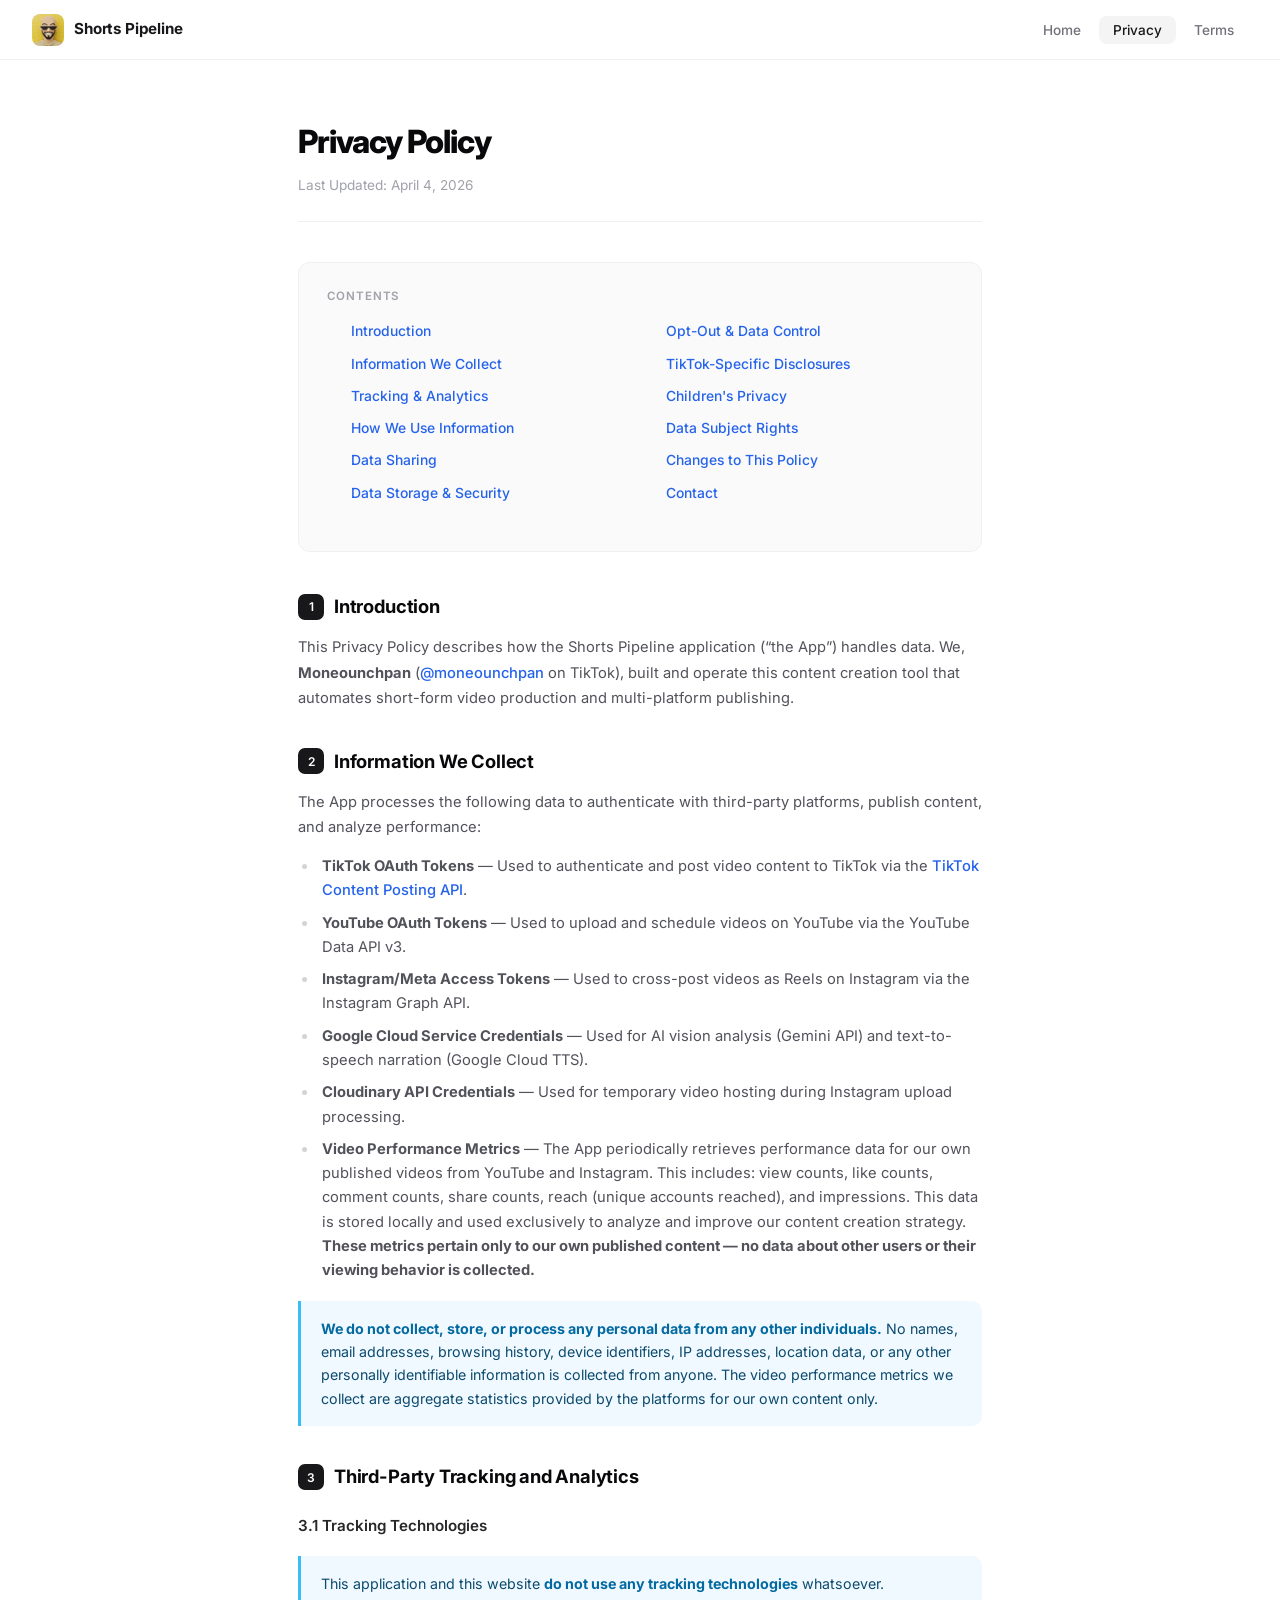
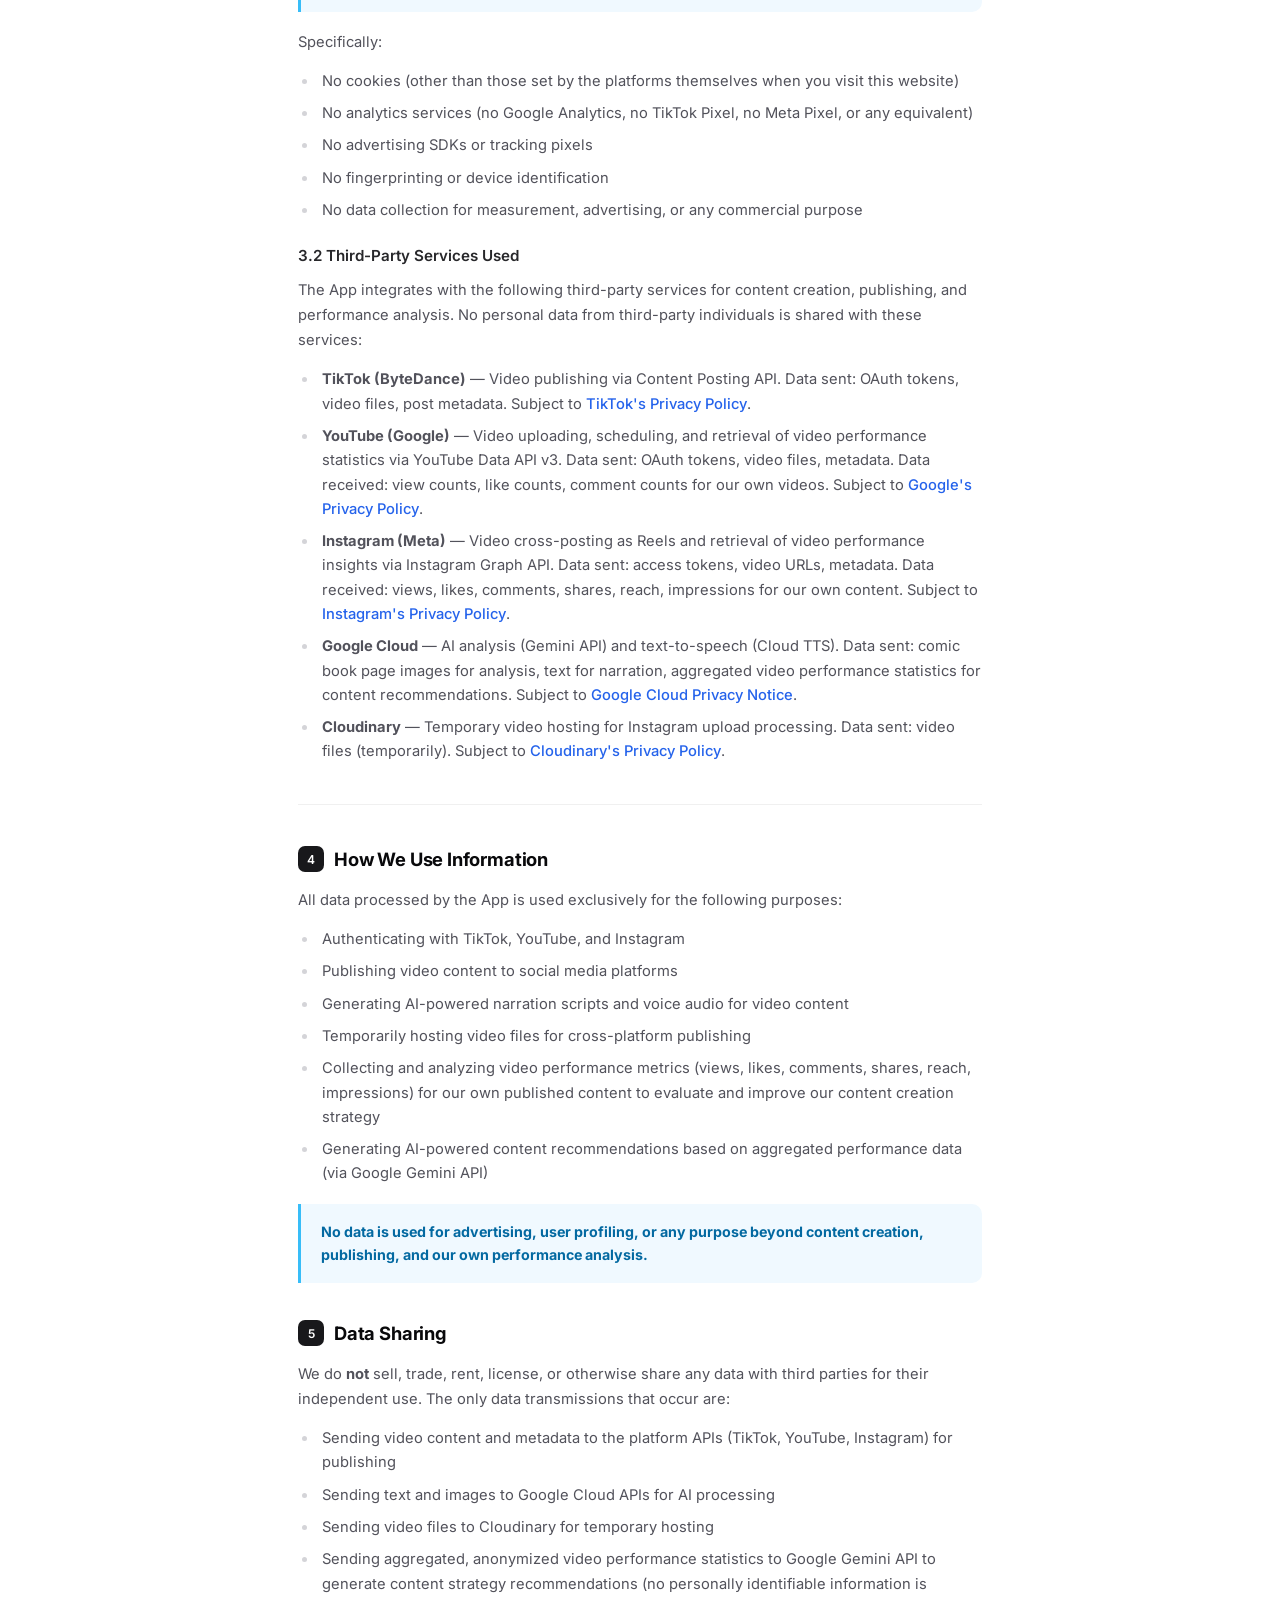
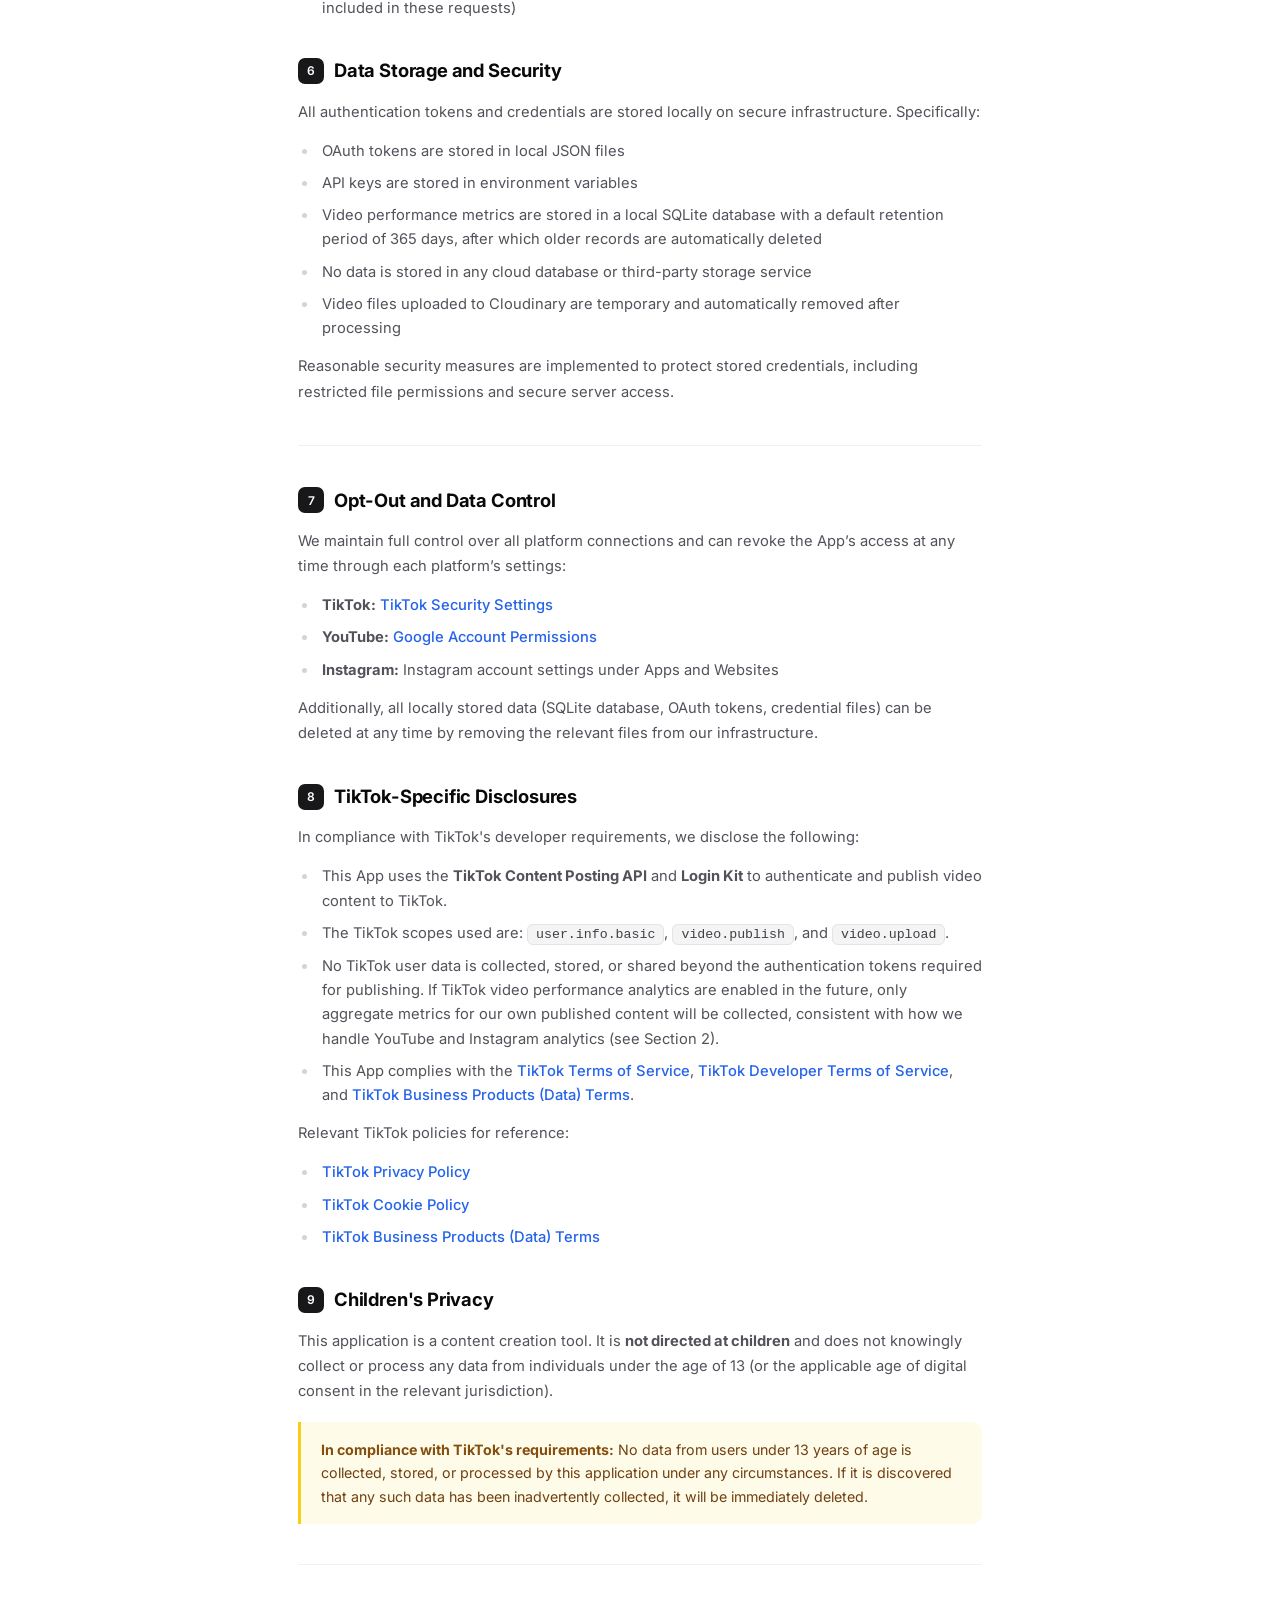
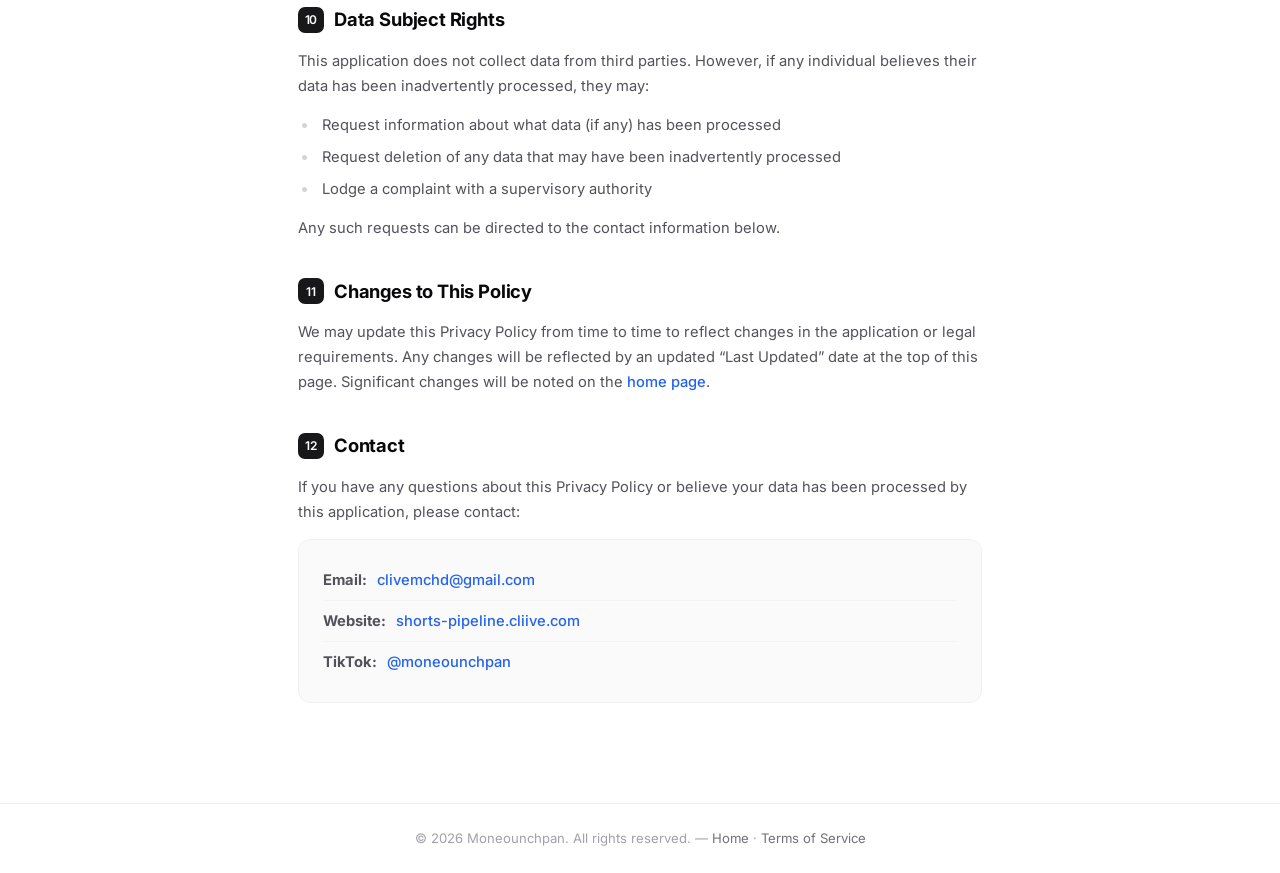
==== commit 995ccac7: "feat: update the terms and privacy wordings" ====
--- a/privacy-policy.html
+++ b/privacy-policy.html
@@ -30,7 +30,7 @@
   <article class="legal-page">
     <div class="legal-header">
       <h1>Privacy Policy</h1>
-      <span class="last-updated">Last Updated: April 1, 2026</span>
+      <span class="last-updated">Last Updated: April 4, 2026</span>
     </div>
 
     <!-- Table of Contents -->
@@ -46,7 +46,7 @@
         <li><a href="#pp-optout">Opt-Out &amp; Data Control</a></li>
         <li><a href="#pp-tiktok">TikTok-Specific Disclosures</a></li>
         <li><a href="#pp-children">Children's Privacy</a></li>
-        <li><a href="#pp-rights">Your Rights</a></li>
+        <li><a href="#pp-rights">Data Subject Rights</a></li>
         <li><a href="#pp-changes">Changes to This Policy</a></li>
         <li><a href="#pp-contact">Contact</a></li>
       </ol>
@@ -61,16 +61,17 @@
     <!-- 2. Information We Collect -->
     <section class="legal-section" id="pp-collect">
       <h2><span class="section-num">2</span> Information We Collect</h2>
-      <p>The App processes the following data to authenticate with third-party platforms and publish content:</p>
+      <p>The App processes the following data to authenticate with third-party platforms, publish content, and analyze performance:</p>
       <ul>
         <li><strong>TikTok OAuth Tokens</strong> &mdash; Used to authenticate and post video content to TikTok via the <a href="https://developers.tiktok.com/doc/content-posting-api-get-started" target="_blank" rel="noopener">TikTok Content Posting API</a>.</li>
         <li><strong>YouTube OAuth Tokens</strong> &mdash; Used to upload and schedule videos on YouTube via the YouTube Data API v3.</li>
         <li><strong>Instagram/Meta Access Tokens</strong> &mdash; Used to cross-post videos as Reels on Instagram via the Instagram Graph API.</li>
         <li><strong>Google Cloud Service Credentials</strong> &mdash; Used for AI vision analysis (Gemini API) and text-to-speech narration (Google Cloud TTS).</li>
         <li><strong>Cloudinary API Credentials</strong> &mdash; Used for temporary video hosting during Instagram upload processing.</li>
+        <li><strong>Video Performance Metrics</strong> &mdash; The App periodically retrieves performance data for our own published videos from YouTube and Instagram. This includes: view counts, like counts, comment counts, share counts, reach (unique accounts reached), and impressions. This data is stored locally and used exclusively to analyze and improve our content creation strategy. <strong>These metrics pertain only to our own published content &mdash; no data about other users or their viewing behavior is collected.</strong></li>
       </ul>
       <div class="legal-callout">
-        <strong>We do not collect, store, or process any personal data from any other individuals.</strong> No names, email addresses, browsing history, device identifiers, IP addresses, location data, or any other personally identifiable information is collected from anyone.
+        <strong>We do not collect, store, or process any personal data from any other individuals.</strong> No names, email addresses, browsing history, device identifiers, IP addresses, location data, or any other personally identifiable information is collected from anyone. The video performance metrics we collect are aggregate statistics provided by the platforms for our own content only.
       </div>
     </section>
 
@@ -92,12 +93,12 @@
       </ul>
 
       <h3>3.2 Third-Party Services Used</h3>
-      <p>The App integrates with the following third-party services for content creation and publishing. No user data is shared with these services beyond authentication tokens and video content:</p>
+      <p>The App integrates with the following third-party services for content creation, publishing, and performance analysis. No personal data from third-party individuals is shared with these services:</p>
       <ul>
         <li><strong>TikTok (ByteDance)</strong> &mdash; Video publishing via Content Posting API. Data sent: OAuth tokens, video files, post metadata. Subject to <a href="https://www.tiktok.com/legal/page/global/privacy-policy/en" target="_blank" rel="noopener">TikTok's Privacy Policy</a>.</li>
-        <li><strong>YouTube (Google)</strong> &mdash; Video uploading and scheduling via YouTube Data API v3. Data sent: OAuth tokens, video files, metadata. Subject to <a href="https://policies.google.com/privacy" target="_blank" rel="noopener">Google's Privacy Policy</a>.</li>
-        <li><strong>Instagram (Meta)</strong> &mdash; Video cross-posting as Reels via Instagram Graph API. Data sent: access tokens, video URLs, metadata. Subject to <a href="https://privacycenter.instagram.com/policy" target="_blank" rel="noopener">Instagram's Privacy Policy</a>.</li>
-        <li><strong>Google Cloud</strong> &mdash; AI analysis (Gemini API) and text-to-speech (Cloud TTS). Data sent: comic book page images for analysis, text for narration. Subject to <a href="https://cloud.google.com/terms/cloud-privacy-notice" target="_blank" rel="noopener">Google Cloud Privacy Notice</a>.</li>
+        <li><strong>YouTube (Google)</strong> &mdash; Video uploading, scheduling, and retrieval of video performance statistics via YouTube Data API v3. Data sent: OAuth tokens, video files, metadata. Data received: view counts, like counts, comment counts for our own videos. Subject to <a href="https://policies.google.com/privacy" target="_blank" rel="noopener">Google's Privacy Policy</a>.</li>
+        <li><strong>Instagram (Meta)</strong> &mdash; Video cross-posting as Reels and retrieval of video performance insights via Instagram Graph API. Data sent: access tokens, video URLs, metadata. Data received: views, likes, comments, shares, reach, impressions for our own content. Subject to <a href="https://privacycenter.instagram.com/policy" target="_blank" rel="noopener">Instagram's Privacy Policy</a>.</li>
+        <li><strong>Google Cloud</strong> &mdash; AI analysis (Gemini API) and text-to-speech (Cloud TTS). Data sent: comic book page images for analysis, text for narration, aggregated video performance statistics for content recommendations. Subject to <a href="https://cloud.google.com/terms/cloud-privacy-notice" target="_blank" rel="noopener">Google Cloud Privacy Notice</a>.</li>
         <li><strong>Cloudinary</strong> &mdash; Temporary video hosting for Instagram upload processing. Data sent: video files (temporarily). Subject to <a href="https://cloudinary.com/privacy" target="_blank" rel="noopener">Cloudinary's Privacy Policy</a>.</li>
       </ul>
     </section>
@@ -113,9 +114,11 @@
         <li>Publishing video content to social media platforms</li>
         <li>Generating AI-powered narration scripts and voice audio for video content</li>
         <li>Temporarily hosting video files for cross-platform publishing</li>
+        <li>Collecting and analyzing video performance metrics (views, likes, comments, shares, reach, impressions) for our own published content to evaluate and improve our content creation strategy</li>
+        <li>Generating AI-powered content recommendations based on aggregated performance data (via Google Gemini API)</li>
       </ul>
       <div class="legal-callout">
-        <strong>No data is used for advertising, measurement, profiling, or any purpose beyond content publishing.</strong>
+        <strong>No data is used for advertising, user profiling, or any purpose beyond content creation, publishing, and our own performance analysis.</strong>
       </div>
     </section>
 
@@ -127,6 +130,7 @@
         <li>Sending video content and metadata to the platform APIs (TikTok, YouTube, Instagram) for publishing</li>
         <li>Sending text and images to Google Cloud APIs for AI processing</li>
         <li>Sending video files to Cloudinary for temporary hosting</li>
+        <li>Sending aggregated, anonymized video performance statistics to Google Gemini API to generate content strategy recommendations (no personally identifiable information is included in these requests)</li>
       </ul>
     </section>
 
@@ -137,6 +141,7 @@
       <ul>
         <li>OAuth tokens are stored in local JSON files</li>
         <li>API keys are stored in environment variables</li>
+        <li>Video performance metrics are stored in a local SQLite database with a default retention period of 365 days, after which older records are automatically deleted</li>
         <li>No data is stored in any cloud database or third-party storage service</li>
         <li>Video files uploaded to Cloudinary are temporary and automatically removed after processing</li>
       </ul>
@@ -148,12 +153,13 @@
     <!-- 7. Opt-Out & Data Control -->
     <section class="legal-section" id="pp-optout">
       <h2><span class="section-num">7</span> Opt-Out and Data Control</h2>
-      <p>You have full control over your data at all times. You can revoke the App's access to any platform:</p>
-      <ul>
-        <li><strong>TikTok:</strong> Revoke access at any time via <a href="https://www.tiktok.com/setting/security" target="_blank" rel="noopener">TikTok Security Settings</a>. To manage ad personalization, visit <a href="https://www.tiktok.com/setting/personalization-and-data" target="_blank" rel="noopener">TikTok Personalization and Data Settings</a>.</li>
-        <li><strong>YouTube:</strong> Revoke access via <a href="https://myaccount.google.com/permissions" target="_blank" rel="noopener">Google Account Permissions</a>.</li>
-        <li><strong>Instagram:</strong> Revoke access via Instagram account settings under Apps and Websites.</li>
-      </ul>
+      <p>We maintain full control over all platform connections and can revoke the App&rsquo;s access at any time through each platform&rsquo;s settings:</p>
+      <ul>
+        <li><strong>TikTok:</strong> <a href="https://www.tiktok.com/setting/security" target="_blank" rel="noopener">TikTok Security Settings</a></li>
+        <li><strong>YouTube:</strong> <a href="https://myaccount.google.com/permissions" target="_blank" rel="noopener">Google Account Permissions</a></li>
+        <li><strong>Instagram:</strong> Instagram account settings under Apps and Websites</li>
+      </ul>
+      <p>Additionally, all locally stored data (SQLite database, OAuth tokens, credential files) can be deleted at any time by removing the relevant files from our infrastructure.</p>
     </section>
 
     <!-- 8. TikTok-Specific Disclosures -->
@@ -163,7 +169,7 @@
       <ul>
         <li>This App uses the <strong>TikTok Content Posting API</strong> and <strong>Login Kit</strong> to authenticate and publish video content to TikTok.</li>
         <li>The TikTok scopes used are: <code>user.info.basic</code>, <code>video.publish</code>, and <code>video.upload</code>.</li>
-        <li>No TikTok user data is collected, stored, or shared beyond the authentication tokens required for publishing.</li>
+        <li>No TikTok user data is collected, stored, or shared beyond the authentication tokens required for publishing. If TikTok video performance analytics are enabled in the future, only aggregate metrics for our own published content will be collected, consistent with how we handle YouTube and Instagram analytics (see Section 2).</li>
         <li>This App complies with the <a href="https://www.tiktok.com/legal/page/global/terms-of-service/en" target="_blank" rel="noopener">TikTok Terms of Service</a>, <a href="https://developers.tiktok.com/doc/getting-started-terms-of-service/" target="_blank" rel="noopener">TikTok Developer Terms of Service</a>, and <a href="https://www.tiktok.com/legal/page/global/business-products-data-terms/en" target="_blank" rel="noopener">TikTok Business Products (Data) Terms</a>.</li>
       </ul>
       <p>Relevant TikTok policies for reference:</p>
@@ -185,16 +191,16 @@
 
     <hr class="legal-divider" />
 
-    <!-- 10. Your Rights -->
+    <!-- 10. Data Subject Rights -->
     <section class="legal-section" id="pp-rights">
-      <h2><span class="section-num">10</span> Your Rights</h2>
-      <p>As this application does not collect data from any third parties, data subject rights requests are not applicable in the traditional sense. However, if you believe this application has somehow processed your data, you have the right to:</p>
+      <h2><span class="section-num">10</span> Data Subject Rights</h2>
+      <p>This application does not collect data from third parties. However, if any individual believes their data has been inadvertently processed, they may:</p>
       <ul>
         <li>Request information about what data (if any) has been processed</li>
         <li>Request deletion of any data that may have been inadvertently processed</li>
         <li>Lodge a complaint with a supervisory authority</li>
       </ul>
-      <p>To exercise any of these rights, contact us at the email address below.</p>
+      <p>Any such requests can be directed to the contact information below.</p>
     </section>
 
     <!-- 11. Changes to This Policy -->
